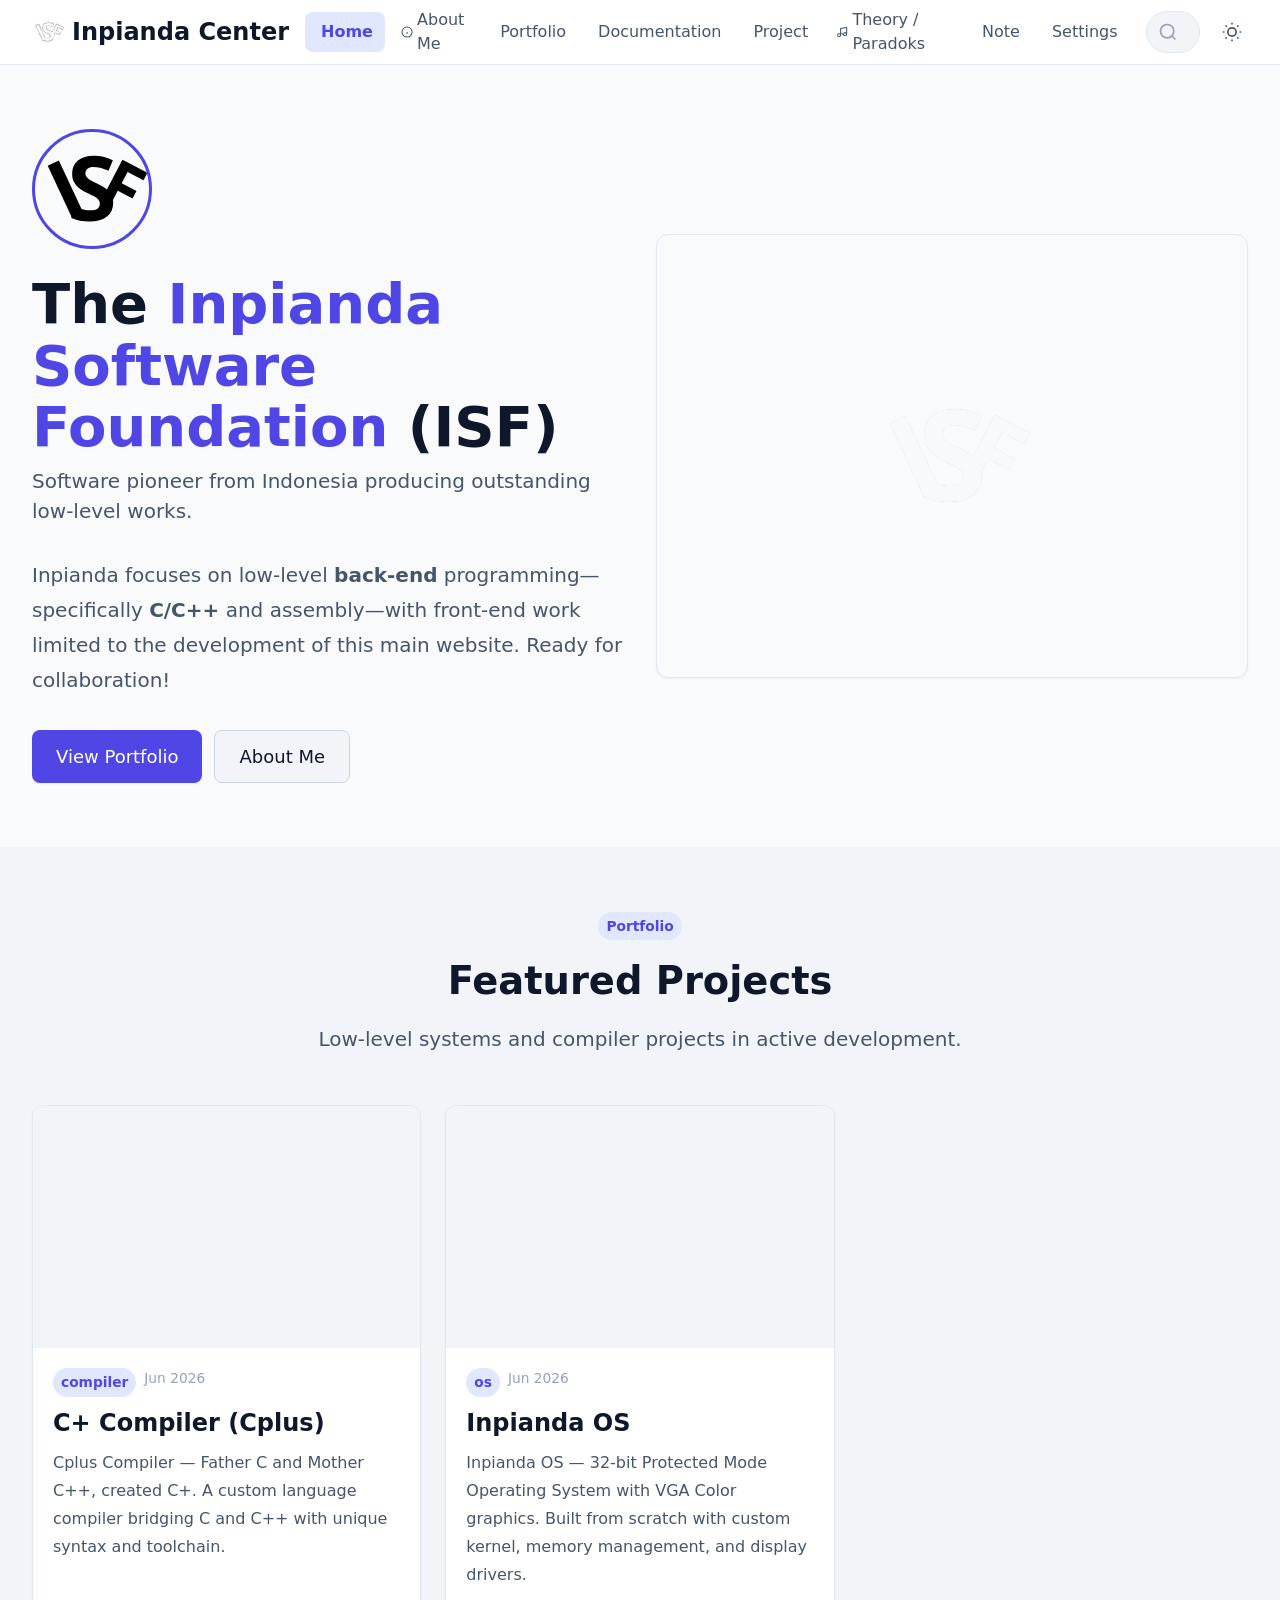
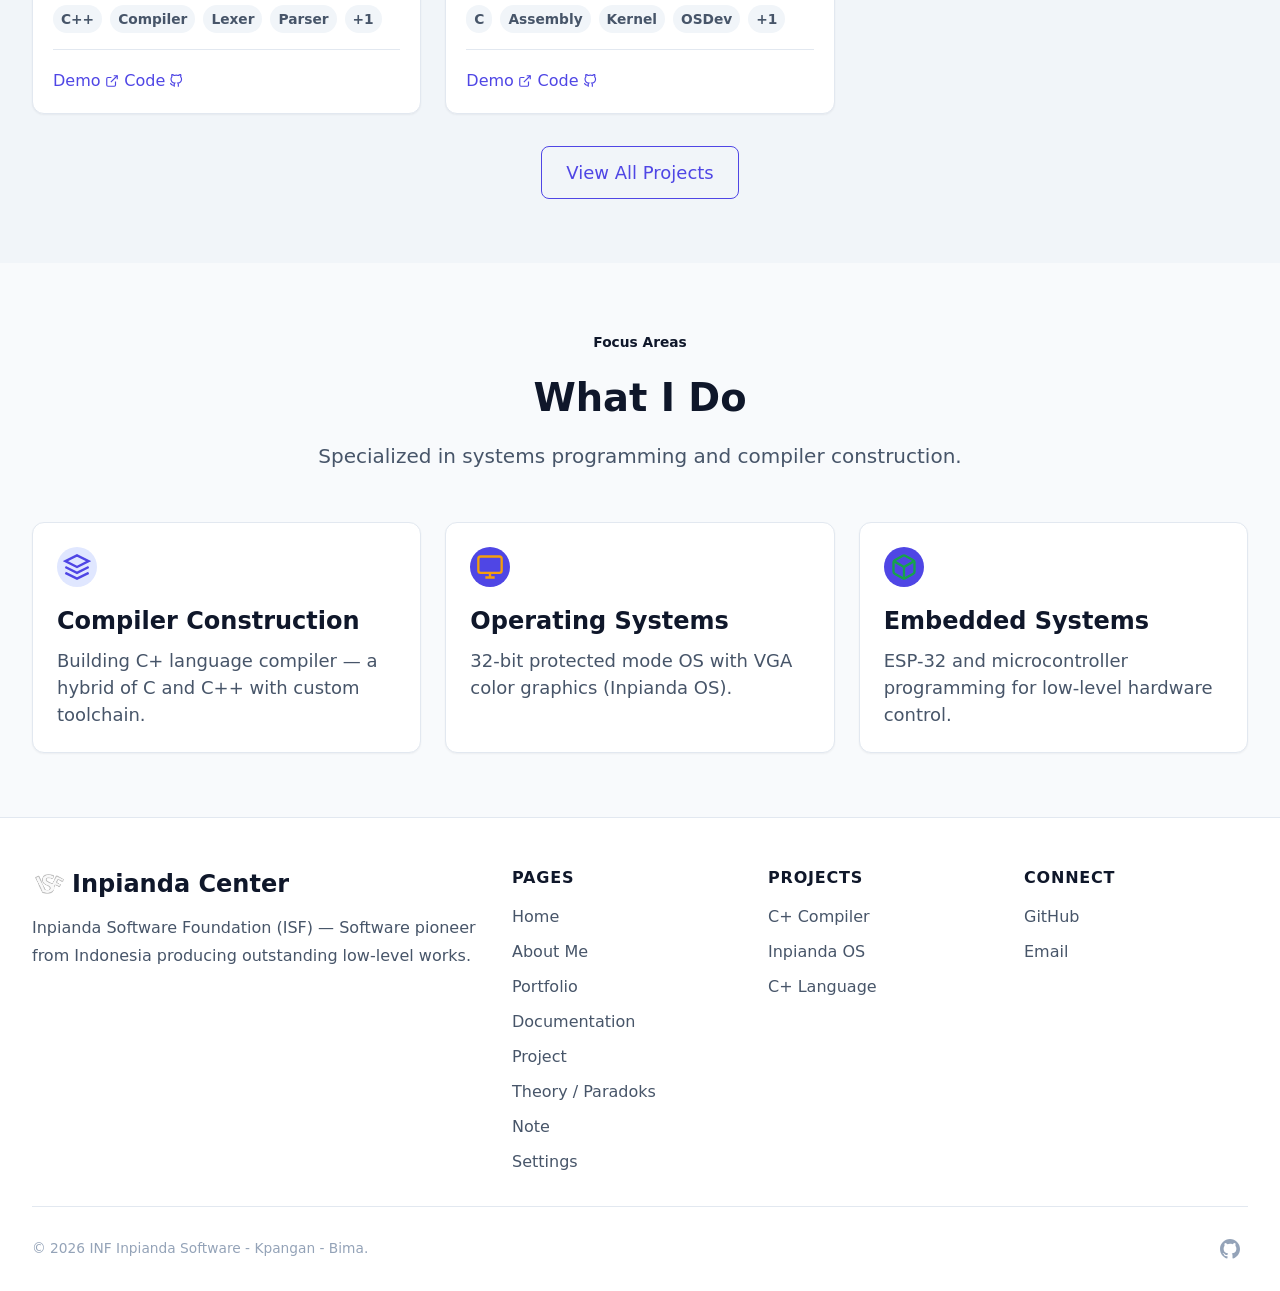
==== index.html @ 17cc43ce "masukkan pertama" ====
<!DOCTYPE html>
<html lang="id">
<head>
  <meta charset="UTF-8">
  <meta name="viewport" content="width=device-width, initial-scale=1.0">
  <title>Index | Inpianda Center</title>
  <meta name="description" content="Inpianda Software Foundation — Low-level systems programming: compilers, operating systems, embedded.">
  <meta name="theme-color" content="#1a1a2e">
  <link rel="icon" type="image/svg+xml" href="./favicon.svg">
  <link rel="manifest" href="./manifest.webmanifest">
  <link rel="apple-touch-icon" href="./apple-touch-icon.png">
  <link rel="preload" as="image" href="/assets/hero.jpg">
  <script type="application/ld+json">{
  &quot;@context&quot;: &quot;https://schema.org&quot;,
  &quot;@type&quot;: &quot;WebSite&quot;,
  &quot;name&quot;: &quot;Inpianda Center&quot;,
  &quot;url&quot;: &quot;https://inpianda.dev&quot;,
  &quot;potentialAction&quot;: {
    &quot;@type&quot;: &quot;SearchAction&quot;,
    &quot;target&quot;: &quot;https://inpianda.dev/search?q&#x3D;{search_term_string}&quot;,
    &quot;query-input&quot;: &quot;required name&#x3D;search_term_string&quot;
  }
}</script>
  <script type="module" crossorigin src="./assets/main-xrRmY6q3.js"></script>
  <link rel="stylesheet" crossorigin href="./assets/main-CuxB648g.css">
<link rel="manifest" href="./manifest.webmanifest"><script id="vite-plugin-pwa:register-sw" src="./registerSW.js"></script></head>
<body>
  <a href="#main-content" class="skip-link">Skip to main content</a>

  <header class="site-header" role="banner">
    <div class="container">
      <a href="/" class="logo" aria-label="Inpianda Center - Home">
        <img src="./assets/images/logo.svg" alt="" class="logo-img" style="width: 32px; height: 32px; border-radius: var(--radius-md);">
        <span>Inpianda Center</span>
      </a>
  
      <nav class="nav-desktop" role="navigation" aria-label="Main navigation">
        <a href="/" class="nav-link active" aria-current="page">
          <svg width="18" height="18" viewBox="0 0 24 24" fill="none" stroke="currentColor" stroke-width="2" aria-hidden="true"><path d="M3 9l9-7 9 7v11a2 2 0 0 1-2 2H5a2 2 0 0 1-2-2z"/><polyline points="9 22 9 12 15 12 15 22"/></svg>
          Home
        </a>
        <a href="/about" class="nav-link " aria-current="">
          <svg width="18" height="18" viewBox="0 0 24 24" fill="none" stroke="currentColor" stroke-width="2" aria-hidden="true"><circle cx="12" cy="12" r="10"/><path d="M12 16v-4"/><path d="M12 8h.01"/></svg>
          About Me
        </a>
        <a href="/projects" class="nav-link " aria-current="">
          <svg width="18" height="18" viewBox="0 0 24 24" fill="none" stroke="currentColor" stroke-width="2" aria-hidden="true"><rect x="2" y="3" width="20" height="14" rx="2"/><path d="M8 21h8M12 17v4"/></svg>
          Portfolio
        </a>
        <a href="/documentation" class="nav-link " aria-current="">
          <svg width="18" height="18" viewBox="0 0 24 24" fill="none" stroke="currentColor" stroke-width="2" aria-hidden="true"><path d="M14 2H6a2 2 0 0 0-2 2v16a2 2 0 0 0 2 2h12a2 2 0 0 0 2-2V8z"/><polyline points="14 2 14 8 20 8"/><line x1="16" y1="13" x2="8" y2="13"/><line x1="16" y1="17" x2="8" y2="17"/></svg>
          Documentation
        </a>
        <a href="/project" class="nav-link " aria-current="">
          <svg width="18" height="18" viewBox="0 0 24 24" fill="none" stroke="currentColor" stroke-width="2" aria-hidden="true"><path d="M12 2L2 7l10 5 10-5-10-5z"/><path d="M2 17l10 5 10-5"/><path d="M2 12l10 5 10-5"/></svg>
          Project
        </a>
        <a href="/theory" class="nav-link " aria-current="">
          <svg width="18" height="18" viewBox="0 0 24 24" fill="none" stroke="currentColor" stroke-width="2" aria-hidden="true"><path d="M9 18V5l12-2v13"/><circle cx="6" cy="18" r="3"/><circle cx="18" cy="16" r="3"/><line x1="8.59" y1="13.51" x2="15.42" y2="17.49"/></svg>
          Theory / Paradoks
        </a>
        <a href="/note" class="nav-link " aria-current="">
          <svg width="18" height="18" viewBox="0 0 24 24" fill="none" stroke="currentColor" stroke-width="2" aria-hidden="true"><path d="M14 2H6a2 2 0 0 0-2 2v16a2 2 0 0 0 2 2h12a2 2 0 0 0 2-2V8z"/><polyline points="14 2 14 8 20 8"/></svg>
          Note
        </a>
        <a href="/settings" class="nav-link " aria-current="">
          <svg width="18" height="18" viewBox="0 0 24 24" fill="none" stroke="currentColor" stroke-width="2" aria-hidden="true"><circle cx="12" cy="12" r="3"/><path d="M19.4 15a1.65 1.65 0 0 0 .33 1.82l.06.06a2 2 0 0 1 0 2.83 2 2 0 0 1-2.83 0l-.06-.06a1.65 1.65 0 0 0-1.82-.33 1.65 1.65 0 0 0-1 1.51V21a2 2 0 0 1-2 2 2 2 0 0 1-2-2v-.09A1.65 1.65 0 0 0 9 19.4a1.65 1.65 0 0 0-1.82.33l-.06.06a2 2 0 0 1-2.83 0 2 2 0 0 1 0-2.83l.06-.06a1.65 1.65 0 0 0 .33-1.82 1.65 1.65 0 0 0-1.51-1H3a2 2 0 0 1-2-2 2 2 0 0 1 2-2h.09A1.65 1.65 0 0 0 4.6 9a1.65 1.65 0 0 0-.33-1.82l-.06-.06a2 2 0 0 1 0-2.83 2 2 0 0 1 2.83 0l.06.06a1.65 1.65 0 0 0 1.82.33H9a1.65 1.65 0 0 0 1-1.51V3a2 2 0 0 1 2-2 2 2 0 0 1 2 2v.09a1.65 1.65 0 0 0 1 1.51 1.65 1.65 0 0 0 1.82-.33l.06-.06a2 2 0 0 1 2.83 0 2 2 0 0 1 0 2.83l-.06.06a1.65 1.65 0 0 0-.33 1.82V9a1.65 1.65 0 0 0 1.51 1H21a2 2 0 0 1 2 2 2 2 0 0 1-2 2h-.09a1.65 1.65 0 0 0-1.51 1z"/></svg>
          Settings
        </a>
      </nav>
  
      <div class="search-wrapper" role="search" aria-label="Site search">
        <svg class="search-icon" viewBox="0 0 24 24" fill="none" stroke="currentColor" stroke-width="2" aria-hidden="true"><circle cx="11" cy="11" r="8"/><path d="M21 21l-4.35-4.35"/></svg>
        <input type="search" class="search-input" placeholder="Search projects, docs..." aria-label="Search" autocomplete="off">
      </div>
  
      <button class="theme-toggle" aria-label="Toggle dark mode" data-theme-toggle>
        <svg class="sun-icon" viewBox="0 0 24 24" fill="none" stroke="currentColor" stroke-width="2" aria-hidden="true"><circle cx="12" cy="12" r="5"/><path d="M12 1v2M12 21v2M4.22 4.22l1.42 1.42M18.36 18.36l1.42 1.42M1 12h2M21 12h2M4.22 19.78l1.42-1.42M18.36 5.64l1.42-1.42"/></svg>
        <svg class="moon-icon" viewBox="0 0 24 24" fill="none" stroke="currentColor" stroke-width="2" aria-hidden="true"><path d="M21 12.79A9 9 0 1 1 11.21 3 7 7 0 0 0 21 12.79z"/></svg>
      </button>
  
      <button class="mobile-menu-btn" aria-label="Open menu" aria-expanded="false" aria-controls="mobile-nav" data-mobile-menu-btn>
        <svg width="24" height="24" viewBox="0 0 24 24" fill="none" stroke="currentColor" stroke-width="2" aria-hidden="true"><line x1="3" y1="12" x2="21" y2="12"/><line x1="3" y1="6" x2="21" y2="6"/><line x1="3" y1="18" x2="21" y2="18"/></svg>
      </button>
    </div>
  </header>
  
  <!-- Mobile Nav Drawer -->
  <div class="mobile-nav-overlay" data-mobile-nav-overlay aria-hidden="true"></div>
  <nav class="mobile-nav" id="mobile-nav" role="navigation" aria-label="Mobile navigation" aria-hidden="true">
    <div class="mobile-nav-header">
      <img src="./assets/images/logo.svg" alt="" class="logo-img" style="width: 32px; height: 32px; border-radius: var(--radius-md);">
      <span>Inpianda Center</span>
      <button class="mobile-nav-close" aria-label="Close menu" data-mobile-nav-close>
        <svg width="24" height="24" viewBox="0 0 24 24" fill="none" stroke="currentColor" stroke-width="2" aria-hidden="true"><line x1="18" y1="6" x2="6" y2="18"/><line x1="6" y1="6" x2="18" y2="18"/></svg>
      </button>
    </div>
    <div class="mobile-nav-links">
      <a href="/" class="mobile-nav-link active" data-mobile-nav-link>
        <svg width="22" height="22" viewBox="0 0 24 24" fill="none" stroke="currentColor" stroke-width="2" aria-hidden="true"><path d="M3 9l9-7 9 7v11a2 2 0 0 1-2 2H5a2 2 0 0 1-2-2z"/><polyline points="9 22 9 12 15 12 15 22"/></svg>
        Home
      </a>
      <a href="/about" class="mobile-nav-link " data-mobile-nav-link>
        <svg width="22" height="22" viewBox="0 0 24 24" fill="none" stroke="currentColor" stroke-width="2" aria-hidden="true"><circle cx="12" cy="12" r="10"/><path d="M12 16v-4"/><path d="M12 8h.01"/></svg>
        About Me
      </a>
      <a href="/projects" class="mobile-nav-link " data-mobile-nav-link>
        <svg width="22" height="22" viewBox="0 0 24 24" fill="none" stroke="currentColor" stroke-width="2" aria-hidden="true"><rect x="2" y="3" width="20" height="14" rx="2"/><path d="M8 21h8M12 17v4"/></svg>
        Portfolio
      </a>
      <a href="/documentation" class="mobile-nav-link " data-mobile-nav-link>
        <svg width="22" height="22" viewBox="0 0 24 24" fill="none" stroke="currentColor" stroke-width="2" aria-hidden="true"><path d="M14 2H6a2 2 0 0 0-2 2v16a2 2 0 0 0 2 2h12a2 2 0 0 0 2-2V8z"/><polyline points="14 2 14 8 20 8"/></svg>
        Documentation
      </a>
      <a href="/project" class="mobile-nav-link " data-mobile-nav-link>
        <svg width="22" height="22" viewBox="0 0 24 24" fill="none" stroke="currentColor" stroke-width="2" aria-hidden="true"><path d="M12 2L2 7l10 5 10-5-10-5z"/><path d="M2 17l10 5 10-5"/><path d="M2 12l10 5 10-5"/></svg>
        Project
      </a>
      <a href="/theory" class="mobile-nav-link " data-mobile-nav-link>
        <svg width="22" height="22" viewBox="0 0 24 24" fill="none" stroke="currentColor" stroke-width="2" aria-hidden="true"><path d="M9 18V5l12-2v13"/><circle cx="6" cy="18" r="3"/><circle cx="18" cy="16" r="3"/><line x1="8.59" y1="13.51" x2="15.42" y2="17.49"/></svg>
        Theory / Paradoks
      </a>
      <a href="/note" class="mobile-nav-link " data-mobile-nav-link>
        <svg width="22" height="22" viewBox="0 0 24 24" fill="none" stroke="currentColor" stroke-width="2" aria-hidden="true"><path d="M14 2H6a2 2 0 0 0-2 2v16a2 2 0 0 0 2 2h12a2 2 0 0 0 2-2V8z"/><polyline points="14 2 14 8 20 8"/></svg>
        Note
      </a>
      <a href="/settings" class="mobile-nav-link " data-mobile-nav-link>
        <svg width="22" height="22" viewBox="0 0 24 24" fill="none" stroke="currentColor" stroke-width="2" aria-hidden="true"><circle cx="12" cy="12" r="3"/><path d="M19.4 15a1.65 1.65 0 0 0 .33 1.82l.06.06a2 2 0 0 1 0 2.83 2 2 0 0 1-2.83 0l-.06-.06a1.65 1.65 0 0 0-1.82-.33 1.65 1.65 0 0 0-1 1.51V21a2 2 0 0 1-2 2 2 2 0 0 1-2-2v-.09A1.65 1.65 0 0 0 9 19.4a1.65 1.65 0 0 0-1.82-.33l-.06-.06a2 2 0 0 1-2.83 0 2 2 0 0 1 0-2.83l.06-.06a1.65 1.65 0 0 0 .33-1.82 1.65 1.65 0 0 0-1-1.51H3a2 2 0 0 1-2-2 2 2 0 0 1 2-2h.09A1.65 1.65 0 0 0 4.6 9a1.65 1.65 0 0 0-.33-1.82l-.06-.06a2 2 0 0 1 0-2.83 2 2 0 0 1 2.83 0l.06.06a1.65 1.65 0 0 0 1.82.33H9a1.65 1.65 0 0 0 1-1.51V3a2 2 0 0 1 2-2 2 2 0 0 1 2 2v.09a1.65 1.65 0 0 0 1 1.51 1.65 1.65 0 0 0 1.82-.33l.06-.06a2 2 0 0 1 2.83 0 2 2 0 0 1 0 2.83l-.06.06a1.65 1.65 0 0 0-.33 1.82V9a1.65 1.65 0 0 0 1.51 1H21a2 2 0 0 1 2 2 2 2 0 0 1-2 2h-.09a1.65 1.65 0 0 0-1.51 1z"/></svg>
        Settings
      </a>
    </div>
  </nav>
  <main id="main-content" role="main">
    <article class="hero">
      <div class="container hero-content">
        <div>
          <header class="profile-header" style="display: flex; align-items: center; gap: var(--space-6); margin-bottom: var(--space-8); flex-wrap: wrap;">
            <img src="./assets/images/profile.svg" alt="Inpianda Software Foundation" class="profile-img" style="width: 120px; height: 120px; border-radius: 50%; object-fit: cover; border: 3px solid var(--color-primary);">
            <div>
              <h1 class="hero-title" style="font-size: clamp(2rem, 5vw, 3.5rem);">The <span class="highlight">Inpianda Software Foundation</span> (ISF)</h1>
              <p class="hero-subtitle" style="font-size: var(--text-lg); color: var(--color-text-secondary); margin-top: var(--space-2);">Software pioneer from Indonesia producing outstanding low-level works.</p>
            </div>
          </header>
          <p class="hero-description" style="max-width: 60ch;">Inpianda focuses on low-level <strong>back-end</strong> programming—specifically <strong>C/C++</strong> and assembly—with front-end work limited to the development of this main website. Ready for collaboration!</p>
          <div class="hero-actions" style="margin-top: var(--space-8);">
            <a href="/projects" class="btn btn-primary btn-lg">View Portfolio</a>
            <a href="/about" class="btn btn-secondary btn-lg">About Me</a>
          </div>
        </div>
        <div class="hero-visual">
          <div class="card" style="aspect-ratio: 4/3; border-radius: var(--radius-xl); overflow: hidden; background: linear-gradient(135deg, var(--color-primary-light) 0%, var(--color-accent-light) 100%); display: flex; align-items: center; justify-content: center; position: relative;">
            <img src="./assets/images/logo.svg" alt="ISF Logo" style="width: 160px; height: 160px; opacity: 0.3;">
          </div>
        </div>
      </div>
    </article>
    
    <section class="section bg-tertiary">
      <div class="container">
        <header class="section-header">
          <span class="section-badge badge badge-primary">Portfolio</span>
          <h2 class="section-title">Featured Projects</h2>
          <p class="section-description">Low-level systems and compiler projects in active development.</p>
        </header>
        <div class="projects-grid" id="featured-projects">
          <!-- Rendered by JS -->
        </div>
        <div class="text-center mt-8">
          <a href="/projects" class="btn btn-outline btn-lg">View All Projects</a>
        </div>
      </div>
    </section>
    
    <section class="section">
      <div class="container">
        <header class="section-header">
          <span class="section-badge badge badge-accent">Focus Areas</span>
          <h2 class="section-title">What I Do</h2>
          <p class="section-description">Specialized in systems programming and compiler construction.</p>
        </header>
        <div class="grid grid-cols-1 md:grid-cols-3 gap-6">
          <article class="card p-6">
            <div class="avatar bg-brand-light text-brand mb-4" aria-hidden="true">
              <svg width="28" height="28" viewBox="0 0 24 24" fill="none" stroke="currentColor" stroke-width="2"><path d="M12 2L2 7l10 5 10-5-10-5z"/><path d="M2 17l10 5 10-5"/><path d="M2 12l10 5 10-5"/></svg>
            </div>
            <h3 class="text-xl font-semibold mb-2">Compiler Construction</h3>
            <p class="text-secondary">Building C+ language compiler — a hybrid of C and C++ with custom toolchain.</p>
          </article>
          <article class="card p-6">
            <div class="avatar bg-accent-light text-accent mb-4" aria-hidden="true">
              <svg width="28" height="28" viewBox="0 0 24 24" fill="none" stroke="currentColor" stroke-width="2"><rect x="2" y="3" width="20" height="14" rx="2"/><line x1="8" y1="21" x2="16" y2="21"/><line x1="12" y1="17" x2="12" y2="21"/></svg>
            </div>
            <h3 class="text-xl font-semibold mb-2">Operating Systems</h3>
            <p class="text-secondary">32-bit protected mode OS with VGA color graphics (Inpianda OS).</p>
          </article>
          <article class="card p-6">
            <div class="avatar bg-success-light text-success mb-4" aria-hidden="true">
              <svg width="28" height="28" viewBox="0 0 24 24" fill="none" stroke="currentColor" stroke-width="2"><path d="M21 16V8a2 2 0 0 0-1-1.73l-7-4a2 2 0 0 0-2 0l-7 4A2 2 0 0 0 3 8v8a2 2 0 0 0 1 1.73l7 4a2 2 0 0 0 2 0l7-4A2 2 0 0 0 21 16z"/><polyline points="3.27 6.96 12 12.01 20.73 6.96"/><line x1="12" y1="22.08" x2="12" y2="12"/></svg>
            </div>
            <h3 class="text-xl font-semibold mb-2">Embedded Systems</h3>
            <p class="text-secondary">ESP-32 and microcontroller programming for low-level hardware control.</p>
          </article>
        </div>
      </div>
    </section>  </main>

  <footer class="site-footer" role="contentinfo">
    <div class="container">
      <div class="footer-grid">
        <div class="footer-brand">
          <a href="/" class="logo" aria-label="Inpianda Center - Home">
            <img src="./assets/images/logo.svg" alt="" class="logo-img" style="width: 32px; height: 32px; border-radius: var(--radius-md);">
            <span>Inpianda Center</span>
          </a>
          <p class="footer-tagline">Inpianda Software Foundation (ISF) — Software pioneer from Indonesia producing outstanding low-level works.</p>
        </div>
  
        <nav class="footer-nav" aria-label="Navigation">
          <h3 class="footer-title">Pages</h3>
          <ul class="footer-links">
            <li><a href="/" class="footer-link">Home</a></li>
            <li><a href="/about" class="footer-link">About Me</a></li>
            <li><a href="/projects" class="footer-link">Portfolio</a></li>
            <li><a href="/documentation" class="footer-link">Documentation</a></li>
            <li><a href="/project" class="footer-link">Project</a></li>
            <li><a href="/theory" class="footer-link">Theory / Paradoks</a></li>
            <li><a href="/note" class="footer-link">Note</a></li>
            <li><a href="/settings" class="footer-link">Settings</a></li>
          </ul>
        </nav>
  
        <nav class="footer-nav" aria-label="Projects">
          <h3 class="footer-title">Projects</h3>
          <ul class="footer-links">
            <li><a href="/projects#cplus-compiler" class="footer-link">C+ Compiler</a></li>
            <li><a href="/projects#inpianda-os" class="footer-link">Inpianda OS</a></li>
            <li><a href="/projects#cplus-language" class="footer-link">C+ Language</a></li>
          </ul>
        </nav>
  
        <nav class="footer-nav" aria-label="Connect">
          <h3 class="footer-title">Connect</h3>
          <ul class="footer-links">
            <li><a href="https://github.com" class="footer-link" target="_blank" rel="noopener noreferrer">GitHub</a></li>
            <li><a href="mailto:hello@inpianda.dev" class="footer-link">Email</a></li>
          </ul>
        </nav>
      </div>
  
      <div class="footer-bottom">
        <p class="copyright">&copy; 2026 INF Inpianda Software - Kpangan - Bima.</p>
        <div class="footer-social" role="list" aria-label="Social links">
          <a href="https://github.com" class="social-link" target="_blank" rel="noopener noreferrer" aria-label="GitHub" role="listitem">
            <svg viewBox="0 0 24 24" fill="currentColor" aria-hidden="true"><path d="M12 0C5.374 0 0 5.373 0 12c0 5.302 3.438 9.8 8.207 11.387.599.111.793-.261.793-.577v-2.234c-3.338.726-4.033-1.416-4.033-1.416-.546-1.387-1.333-1.756-1.333-1.756-1.089-.745.083-.729.083-.729 1.205.084 1.839 1.237 1.839 1.237 1.07 1.834 2.807 1.304 3.492.997.107-.775.418-1.305.762-1.604-2.665-.305-5.467-1.334-5.467-5.931 0-1.311.469-2.381 1.236-3.221-.124-.303-.535-1.524.117-3.176 0 0 1.008-.322 3.301 1.23A11.509 11.509 0 0112 5.803c1.02.005 2.047.138 3.006.404 2.291-1.552 3.297-1.23 3.297-1.23.653 1.653.242 2.874.118 3.176.77.84 1.235 1.911 1.235 3.221 0 4.609-2.807 5.624-5.479 5.921.43.372.823 1.102.823 2.222v3.293c0 .319.192.694.801.576C20.566 21.797 24 17.3 24 12c0-6.627-5.373-12-12-12z"/></svg>
          </a>
        </div>
      </div>
    </div>
  </footer>
</body>
</html>
---- assets/main-CuxB648g.css ----
@font-face{font-family:Gitlab Mono;src:url(../fonts/GitLabMono.ttf) format("truetype");font-weight:400;font-style:normal;font-display:swap}:root{--color-white: #ffffff;--color-black: #0f172a;--color-gray-50: #f8fafc;--color-gray-100: #f1f5f9;--color-gray-200: #e2e8f0;--color-gray-300: #cbd5e1;--color-gray-400: #94a3b8;--color-gray-500: #64748b;--color-gray-600: #475569;--color-gray-700: #334155;--color-gray-800: #1e293b;--color-gray-900: #0f172a;--color-gray-950: #020617;--color-primary-50: #eef2ff;--color-primary-100: #e0e7ff;--color-primary-200: #c7d2fe;--color-primary-300: #a5b4fc;--color-primary-400: #818cf8;--color-primary-500: #6366f1;--color-primary-600: #4f46e5;--color-primary-700: #4338ca;--color-primary-800: #3730a3;--color-primary-900: #312e81;--color-primary-950: #1e1b4b;--color-accent-50: #fffbeb;--color-accent-100: #fef3c7;--color-accent-200: #fde68a;--color-accent-300: #fcd34d;--color-accent-400: #fbbf24;--color-accent-500: #f59e0b;--color-accent-600: #d97706;--color-accent-700: #b45309;--color-success-500: #22c55e;--color-success-600: #16a34a;--color-warning-500: #f59e0b;--color-warning-600: #d97706;--color-error-500: #ef4444;--color-error-600: #dc2626;--color-bg-primary: var(--color-gray-50);--color-bg-secondary: var(--color-white);--color-bg-tertiary: var(--color-gray-100);--color-bg-inverse: var(--color-gray-900);--color-text-primary: var(--color-gray-900);--color-text-secondary: var(--color-gray-600);--color-text-tertiary: var(--color-gray-400);--color-text-inverse: var(--color-white);--color-border-light: var(--color-gray-200);--color-border-medium: var(--color-gray-300);--color-border-dark: var(--color-gray-400);--color-primary: var(--color-primary-600);--color-primary-hover: var(--color-primary-700);--color-primary-light: var(--color-primary-100);--color-primary-text: var(--color-white);--color-accent: var(--color-accent-500);--color-accent-hover: var(--color-accent-600);--color-focus: var(--color-primary-500);--color-focus-ring: rgba(99, 102, 241, .3);--color-overlay: rgba(15, 23, 42, .6);--color-shadow-sm: rgba(15, 23, 42, .05);--color-shadow-md: rgba(15, 23, 42, .08);--color-shadow-lg: rgba(15, 23, 42, .12);--color-bg-primary-dark: var(--color-gray-950);--color-bg-secondary-dark: var(--color-gray-900);--color-bg-tertiary-dark: var(--color-gray-800);--color-bg-inverse-dark: var(--color-white);--color-text-primary-dark: var(--color-gray-50);--color-text-secondary-dark: var(--color-gray-300);--color-text-tertiary-dark: var(--color-gray-500);--color-text-inverse-dark: var(--color-gray-900);--color-border-light-dark: var(--color-gray-800);--color-border-medium-dark: var(--color-gray-700);--color-border-dark-dark: var(--color-gray-600);--color-primary-dark: var(--color-primary-500);--color-primary-hover-dark: var(--color-primary-400);--color-primary-light-dark: var(--color-primary-900);--color-primary-text-dark: var(--color-white);--color-accent-dark: var(--color-accent-400);--color-accent-hover-dark: var(--color-accent-300);--color-focus-dark: var(--color-primary-400);--color-focus-ring-dark: rgba(129, 140, 248, .3);--color-overlay-dark: rgba(0, 0, 0, .7);--color-shadow-sm-dark: rgba(0, 0, 0, .2);--color-shadow-md-dark: rgba(0, 0, 0, .3);--color-shadow-lg-dark: rgba(0, 0, 0, .4);--space-0: 0;--space-1: .25rem;--space-2: .5rem;--space-3: .75rem;--space-4: 1rem;--space-5: 1.25rem;--space-6: 1.5rem;--space-8: 2rem;--space-10: 2.5rem;--space-12: 3rem;--space-16: 4rem;--space-20: 5rem;--space-24: 6rem;--font-sans: system-ui, -apple-system, BlinkMacSystemFont, "Segoe UI", Roboto, "Helvetica Neue", Arial, sans-serif;--font-mono: "Gitlab Mono", ui-monospace, SFMono-Regular, "SF Mono", Menlo, Consolas, "Liberation Mono", monospace;--text-xs: clamp(.75rem, .7rem + .2vw, .875rem);--text-sm: clamp(.875rem, .8rem + .3vw, 1rem);--text-base: clamp(1rem, .95rem + .3vw, 1.125rem);--text-lg: clamp(1.125rem, 1.05rem + .4vw, 1.25rem);--text-xl: clamp(1.25rem, 1.15rem + .5vw, 1.5rem);--text-2xl: clamp(1.5rem, 1.35rem + .7vw, 2rem);--text-3xl: clamp(1.875rem, 1.6rem + 1vw, 2.5rem);--text-4xl: clamp(2.25rem, 1.8rem + 1.5vw, 3rem);--text-5xl: clamp(3rem, 2.2rem + 3vw, 4.5rem);--font-weight-normal: 400;--font-weight-medium: 500;--font-weight-semibold: 600;--font-weight-bold: 700;--line-height-tight: 1.1;--line-height-snug: 1.25;--line-height-normal: 1.5;--line-height-relaxed: 1.75;--radius-none: 0;--radius-sm: .25rem;--radius-md: .375rem;--radius-lg: .5rem;--radius-xl: .75rem;--radius-2xl: 1rem;--radius-3xl: 1.5rem;--radius-full: 9999px;--shadow-sm: 0 1px 2px 0 var(--color-shadow-sm);--shadow-md: 0 4px 6px -1px var(--color-shadow-md), 0 2px 4px -2px var(--color-shadow-md);--shadow-lg: 0 10px 15px -3px var(--color-shadow-lg), 0 4px 6px -4px var(--color-shadow-lg);--shadow-xl: 0 20px 25px -5px var(--color-shadow-lg), 0 8px 10px -6px var(--color-shadow-lg);--shadow-inner: inset 0 2px 4px 0 var(--color-shadow-sm);--shadow-sm-dark: 0 1px 2px 0 var(--color-shadow-sm-dark);--shadow-md-dark: 0 4px 6px -1px var(--color-shadow-md-dark), 0 2px 4px -2px var(--color-shadow-md-dark);--shadow-lg-dark: 0 10px 15px -3px var(--color-shadow-lg-dark), 0 4px 6px -4px var(--color-shadow-lg-dark);--shadow-xl-dark: 0 20px 25px -5px var(--color-shadow-lg-dark), 0 8px 10px -6px var(--color-shadow-lg-dark);--transition-fast: .15s ease;--transition-base: .2s ease;--transition-slow: .3s ease;--z-dropdown: 100;--z-sticky: 200;--z-fixed: 300;--z-modal-backdrop: 400;--z-modal: 500;--z-popover: 600;--z-tooltip: 700;--z-toast: 800;--container-sm: 640px;--container-md: 768px;--container-lg: 1024px;--container-xl: 1280px;--container-2xl: 1536px;--container-full: 100%}@media (prefers-color-scheme: dark){:root:not([data-theme=light]){--color-bg-primary: var(--color-bg-primary-dark);--color-bg-secondary: var(--color-bg-secondary-dark);--color-bg-tertiary: var(--color-bg-tertiary-dark);--color-bg-inverse: var(--color-bg-inverse-dark);--color-text-primary: var(--color-text-primary-dark);--color-text-secondary: var(--color-text-secondary-dark);--color-text-tertiary: var(--color-text-tertiary-dark);--color-text-inverse: var(--color-text-inverse-dark);--color-border-light: var(--color-border-light-dark);--color-border-medium: var(--color-border-medium-dark);--color-border-dark: var(--color-border-dark-dark);--color-primary: var(--color-primary-dark);--color-primary-hover: var(--color-primary-hover-dark);--color-primary-light: var(--color-primary-light-dark);--color-primary-text: var(--color-primary-text-dark);--color-accent: var(--color-accent-dark);--color-accent-hover: var(--color-accent-hover-dark);--color-focus: var(--color-focus-dark);--color-focus-ring: var(--color-focus-ring-dark);--color-overlay: var(--color-overlay-dark);--color-shadow-sm: var(--color-shadow-sm-dark);--color-shadow-md: var(--color-shadow-md-dark);--color-shadow-lg: var(--color-shadow-lg-dark)}}[data-theme=light]{--color-bg-primary: var(--color-gray-50);--color-bg-secondary: var(--color-white);--color-bg-tertiary: var(--color-gray-100);--color-bg-inverse: var(--color-gray-900);--color-text-primary: var(--color-gray-900);--color-text-secondary: var(--color-gray-600);--color-text-tertiary: var(--color-gray-400);--color-text-inverse: var(--color-white);--color-border-light: var(--color-gray-200);--color-border-medium: var(--color-gray-300);--color-border-dark: var(--color-gray-400);--color-primary: var(--color-primary-600);--color-primary-hover: var(--color-primary-700);--color-primary-light: var(--color-primary-100);--color-primary-text: var(--color-white);--color-accent: var(--color-accent-500);--color-accent-hover: var(--color-accent-600);--color-focus: var(--color-primary-500);--color-focus-ring: rgba(99, 102, 241, .3);--color-overlay: rgba(15, 23, 42, .6);--color-shadow-sm: rgba(15, 23, 42, .05);--color-shadow-md: rgba(15, 23, 42, .08);--color-shadow-lg: rgba(15, 23, 42, .12)}*::-webkit-scrollbar-thumb{background-color:var(--color-border-medium);border-radius:var(--radius-full)}*,*:before,*:after{box-sizing:border-box;margin:0;padding:0}html{font-size:16px;scroll-behavior:smooth;-webkit-text-size-adjust:100%;-moz-tab-size:4;tab-size:4}@media (prefers-reduced-motion: reduce){html{scroll-behavior:auto}*,*:before,*:after{animation-duration:.01ms!important;animation-iteration-count:1!important;transition-duration:.01ms!important}}body{font-family:var(--font-sans);font-size:var(--text-base);line-height:var(--line-height-normal);color:var(--color-text-primary);background-color:var(--color-bg-primary);-webkit-font-smoothing:antialiased;-moz-osx-font-smoothing:grayscale;text-rendering:optimizeLegibility}img,picture,video,canvas,svg{display:block;max-width:100%;height:auto}input,button,textarea,select{font:inherit;color:inherit}a{color:inherit;text-decoration:none}ul,ol{list-style:none}address{font-style:normal}:focus{outline:none}:focus-visible{outline:2px solid var(--color-focus);outline-offset:2px}:focus:not(:focus-visible){outline:none}::selection{background-color:var(--color-primary-light);color:var(--color-primary)}@media (prefers-color-scheme: dark){::selection{background-color:var(--color-primary-light-dark);color:var(--color-primary-text-dark)}}*{scrollbar-width:thin;scrollbar-color:var(--color-border-medium) transparent}*::-webkit-scrollbar{width:8px;height:8px}*::-webkit-scrollbar-track{background:transparent}*::-webkit-scrollbar-thumb{background-color:var(--color-border-medium);border-radius:var(--radius-full);border:2px solid transparent;background-clip:content-box}*::-webkit-scrollbar-thumb:hover{background-color:var(--color-border-dark)}.btn{display:inline-flex;align-items:center;justify-content:center;gap:var(--space-2);padding:var(--space-2) var(--space-4);font-size:var(--text-sm);font-weight:var(--font-weight-medium);line-height:var(--line-height-normal);border:none;border-radius:var(--radius-lg);cursor:pointer;transition:all var(--transition-base);white-space:nowrap;-webkit-user-select:none;user-select:none;text-decoration:none}.btn:disabled,.btn[aria-disabled=true]{opacity:.5;cursor:not-allowed;pointer-events:none}.btn-primary{background-color:var(--color-primary);color:var(--color-primary-text);box-shadow:var(--shadow-sm)}.btn-primary:hover:not(:disabled){background-color:var(--color-primary-hover);transform:translateY(-1px);box-shadow:var(--shadow-md)}.btn-primary:active:not(:disabled){transform:translateY(0)}.btn-secondary{background-color:var(--color-bg-tertiary);color:var(--color-text-primary);border:1px solid var(--color-border-medium)}.btn-secondary:hover:not(:disabled){background-color:var(--color-border-light);border-color:var(--color-border-dark)}.btn-ghost{background-color:transparent;color:var(--color-text-secondary)}.btn-ghost:hover:not(:disabled){background-color:var(--color-bg-tertiary);color:var(--color-text-primary)}.btn-outline{background-color:transparent;color:var(--color-primary);border:1px solid var(--color-primary)}.btn-outline:hover:not(:disabled){background-color:var(--color-primary-light)}.btn-sm{padding:var(--space-1) var(--space-3);font-size:var(--text-xs)}.btn-lg{padding:var(--space-3) var(--space-6);font-size:var(--text-base)}.btn-xl{padding:var(--space-4) var(--space-8);font-size:var(--text-lg)}.btn-full{width:100%}.btn-icon{display:inline-flex;align-items:center;justify-content:center;gap:var(--space-1);padding:var(--space-2) var(--space-4);font-size:var(--text-sm);font-weight:var(--font-weight-medium);border:none;border-radius:var(--radius-lg);cursor:pointer;transition:all var(--transition-base);text-decoration:none}.btn-icon svg{width:1rem;height:1rem}.link{color:var(--color-primary);font-weight:var(--font-weight-medium);transition:color var(--transition-fast)}.link:hover{color:var(--color-primary-hover);text-decoration:underline}.link:focus-visible{border-radius:var(--radius-sm)}.card{background-color:var(--color-bg-secondary);border:1px solid var(--color-border-light);border-radius:var(--radius-xl);box-shadow:var(--shadow-sm);overflow:hidden;transition:all var(--transition-base)}.card:hover{box-shadow:var(--shadow-md);border-color:var(--color-border-medium)}.card-header{padding:var(--space-5);border-bottom:1px solid var(--color-border-light)}.card-body{padding:var(--space-5)}.card-footer{padding:var(--space-5);border-top:1px solid var(--color-border-light);background-color:var(--color-bg-tertiary)}.form-group{margin-bottom:var(--space-4)}.form-label{display:block;margin-bottom:var(--space-1);font-size:var(--text-sm);font-weight:var(--font-weight-medium);color:var(--color-text-primary)}.form-input,.form-select,.form-textarea{width:100%;padding:var(--space-2) var(--space-3);font-size:var(--text-base);line-height:var(--line-height-normal);color:var(--color-text-primary);background-color:var(--color-bg-secondary);border:1px solid var(--color-border-medium);border-radius:var(--radius-lg);transition:all var(--transition-fast)}.form-input:focus,.form-select:focus,.form-textarea:focus{border-color:var(--color-focus);box-shadow:0 0 0 3px var(--color-focus-ring)}.form-input::placeholder,.form-textarea::placeholder{color:var(--color-text-tertiary)}.form-input:disabled,.form-select:disabled,.form-textarea:disabled{background-color:var(--color-bg-tertiary);color:var(--color-text-tertiary);cursor:not-allowed}.form-error{margin-top:var(--space-1);font-size:var(--text-xs);color:var(--color-error-500)}.form-help{margin-top:var(--space-1);font-size:var(--text-xs);color:var(--color-text-tertiary)}.form-check{display:flex;align-items:center;gap:var(--space-2);cursor:pointer}.form-check-input{width:1.125rem;height:1.125rem;accent-color:var(--color-primary);cursor:pointer}.form-check-label{font-size:var(--text-sm);color:var(--color-text-secondary);cursor:pointer}.badge{display:inline-flex;align-items:center;padding:var(--space-1) var(--space-2);font-size:var(--text-xs);font-weight:var(--font-weight-semibold);border-radius:var(--radius-full);white-space:nowrap}.badge-primary{background-color:var(--color-primary-light);color:var(--color-primary)}.badge-success{background-color:#dcfce7;color:var(--color-success-600)}.badge-warning{background-color:#fef3c7;color:var(--color-warning-600)}.badge-error{background-color:#fee2e2;color:var(--color-error-600)}.badge-neutral{background-color:var(--color-bg-tertiary);color:var(--color-text-secondary)}.avatar{display:inline-flex;align-items:center;justify-content:center;width:2.5rem;height:2.5rem;font-size:var(--text-base);font-weight:var(--font-weight-semibold);color:var(--color-primary-text);background-color:var(--color-primary);border-radius:var(--radius-full);overflow:hidden}.avatar img{width:100%;height:100%;object-fit:cover}.avatar-sm{width:1.75rem;height:1.75rem;font-size:var(--text-xs)}.avatar-lg{width:3.5rem;height:3.5rem;font-size:var(--text-lg)}.avatar-xl{width:4.5rem;height:4.5rem;font-size:var(--text-xl)}.alert{display:flex;align-items:flex-start;gap:var(--space-3);padding:var(--space-4);border-radius:var(--radius-lg);border:1px solid transparent}.alert-info{background-color:var(--color-primary-light);border-color:var(--color-primary);color:var(--color-primary-800)}.alert-success{background-color:#dcfce7;border-color:var(--color-success-500);color:var(--color-success-600)}.alert-warning{background-color:#fef3c7;border-color:var(--color-warning-500);color:var(--color-warning-600)}.alert-error{background-color:#fee2e2;border-color:var(--color-error-500);color:var(--color-error-600)}.divider{height:1px;background-color:var(--color-border-light);border:none;margin:var(--space-6) 0}.divider-vertical{width:1px;height:auto;min-height:2rem;margin:0 var(--space-4)}.tooltip{position:relative;display:inline-block}.tooltip:after{content:attr(data-tooltip);position:absolute;bottom:100%;left:50%;transform:translate(-50%);padding:var(--space-1) var(--space-2);font-size:var(--text-xs);font-weight:var(--font-weight-medium);color:var(--color-text-inverse);background-color:var(--color-text-primary);border-radius:var(--radius-md);white-space:nowrap;opacity:0;visibility:hidden;transition:all var(--transition-fast);z-index:var(--z-tooltip);pointer-events:none;margin-bottom:var(--space-1)}.tooltip:before{content:"";position:absolute;bottom:100%;left:50%;transform:translate(-50%);border:4px solid transparent;border-top-color:var(--color-text-primary);opacity:0;visibility:hidden;transition:all var(--transition-fast);z-index:var(--z-tooltip);pointer-events:none;margin-bottom:var(--space-1)}.tooltip:hover:after,.tooltip:hover:before{opacity:1;visibility:visible}.skeleton{background:linear-gradient(90deg,var(--color-bg-tertiary) 25%,var(--color-border-light) 50%,var(--color-bg-tertiary) 75%);background-size:200% 100%;animation:skeleton-loading 1.5s infinite;border-radius:var(--radius-md)}@keyframes skeleton-loading{0%{background-position:200% 0}to{background-position:-200% 0}}.skip-link{position:absolute;top:-100%;left:var(--space-4);padding:var(--space-2) var(--space-4);font-weight:var(--font-weight-medium);color:var(--color-white);background-color:var(--color-primary);border-radius:var(--radius-lg);z-index:var(--z-toast);transition:top var(--transition-fast)}.skip-link:focus{top:var(--space-4)}.visually-hidden{position:absolute;width:1px;height:1px;padding:0;margin:-1px;overflow:hidden;clip:rect(0,0,0,0);white-space:nowrap;border:0}.container{width:100%;max-width:var(--container-xl);margin:0 auto;padding:0 var(--space-4)}@media (min-width: 640px){.container{padding:0 var(--space-6)}}@media (min-width: 1024px){.container{padding:0 var(--space-8)}}.container-sm{max-width:var(--container-sm)}.container-md{max-width:var(--container-md)}.container-lg{max-width:var(--container-lg)}.container-2xl{max-width:var(--container-2xl)}.container-full{max-width:100%}.grid{display:grid;gap:var(--space-6)}.grid-cols-1{grid-template-columns:repeat(1,1fr)}.grid-cols-2{grid-template-columns:repeat(2,1fr)}.grid-cols-3{grid-template-columns:repeat(3,1fr)}.grid-cols-4{grid-template-columns:repeat(4,1fr)}.grid-cols-12{grid-template-columns:repeat(12,1fr)}@media (min-width: 640px){.sm\:grid-cols-2{grid-template-columns:repeat(2,1fr)}.sm\:grid-cols-3{grid-template-columns:repeat(3,1fr)}}@media (min-width: 768px){.md\:grid-cols-2{grid-template-columns:repeat(2,1fr)}.md\:grid-cols-3{grid-template-columns:repeat(3,1fr)}.md\:grid-cols-4{grid-template-columns:repeat(4,1fr)}}@media (min-width: 1024px){.lg\:grid-cols-2{grid-template-columns:repeat(2,1fr)}.lg\:grid-cols-3{grid-template-columns:repeat(3,1fr)}.lg\:grid-cols-4{grid-template-columns:repeat(4,1fr)}.lg\:grid-cols-5{grid-template-columns:repeat(5,1fr)}.lg\:grid-cols-6{grid-template-columns:repeat(6,1fr)}}@media (min-width: 1280px){.xl\:grid-cols-4{grid-template-columns:repeat(4,1fr)}}.gap-1{gap:var(--space-1)}.gap-2{gap:var(--space-2)}.gap-3{gap:var(--space-3)}.gap-4{gap:var(--space-4)}.gap-6{gap:var(--space-6)}.gap-8{gap:var(--space-8)}.flex{display:flex}.inline-flex{display:inline-flex}.flex-col{flex-direction:column}.flex-wrap{flex-wrap:wrap}.flex-1{flex:1 1 0%}.flex-auto{flex:1 1 auto}.flex-initial{flex:0 1 auto}.flex-none{flex:none}.items-center{align-items:center}.items-start{align-items:flex-start}.items-end{align-items:flex-end}.items-stretch{align-items:stretch}.justify-center{justify-content:center}.justify-start{justify-content:flex-start}.justify-end{justify-content:flex-end}.justify-between{justify-content:space-between}.justify-around{justify-content:space-around}.p-0{padding:var(--space-0)}.p-1{padding:var(--space-1)}.p-2{padding:var(--space-2)}.p-3{padding:var(--space-3)}.p-4{padding:var(--space-4)}.p-5{padding:var(--space-5)}.p-6{padding:var(--space-6)}.p-8{padding:var(--space-8)}.p-10{padding:var(--space-10)}.p-12{padding:var(--space-12)}.px-2{padding-left:var(--space-2);padding-right:var(--space-2)}.px-3{padding-left:var(--space-3);padding-right:var(--space-3)}.px-4{padding-left:var(--space-4);padding-right:var(--space-4)}.px-6{padding-left:var(--space-6);padding-right:var(--space-6)}.px-8{padding-left:var(--space-8);padding-right:var(--space-8)}.py-2{padding-top:var(--space-2);padding-bottom:var(--space-2)}.py-3{padding-top:var(--space-3);padding-bottom:var(--space-3)}.py-4{padding-top:var(--space-4);padding-bottom:var(--space-4)}.py-6{padding-top:var(--space-6);padding-bottom:var(--space-6)}.py-8{padding-top:var(--space-8);padding-bottom:var(--space-8)}.py-12{padding-top:var(--space-12);padding-bottom:var(--space-12)}.py-16{padding-top:var(--space-16);padding-bottom:var(--space-16)}.py-20{padding-top:var(--space-20);padding-bottom:var(--space-20)}.m-0{margin:var(--space-0)}.m-auto{margin:auto}.mx-auto{margin-left:auto;margin-right:auto}.my-auto{margin-top:auto;margin-bottom:auto}.mt-1{margin-top:var(--space-1)}.mt-2{margin-top:var(--space-2)}.mt-3{margin-top:var(--space-3)}.mt-4{margin-top:var(--space-4)}.mt-6{margin-top:var(--space-6)}.mt-8{margin-top:var(--space-8)}.mt-12{margin-top:var(--space-12)}.mb-1{margin-bottom:var(--space-1)}.mb-2{margin-bottom:var(--space-2)}.mb-3{margin-bottom:var(--space-3)}.mb-4{margin-bottom:var(--space-4)}.mb-6{margin-bottom:var(--space-6)}.mb-8{margin-bottom:var(--space-8)}.mb-12{margin-bottom:var(--space-12)}.text-xs{font-size:var(--text-xs)}.text-sm{font-size:var(--text-sm)}.text-base{font-size:var(--text-base)}.text-lg{font-size:var(--text-lg)}.text-xl{font-size:var(--text-xl)}.text-2xl{font-size:var(--text-2xl)}.text-3xl{font-size:var(--text-3xl)}.text-4xl{font-size:var(--text-4xl)}.text-5xl{font-size:var(--text-5xl)}.font-normal{font-weight:var(--font-weight-normal)}.font-medium{font-weight:var(--font-weight-medium)}.font-semibold{font-weight:var(--font-weight-semibold)}.font-bold{font-weight:var(--font-weight-bold)}.leading-tight{line-height:var(--line-height-tight)}.leading-snug{line-height:var(--line-height-snug)}.leading-normal{line-height:var(--line-height-normal)}.leading-relaxed{line-height:var(--line-height-relaxed)}.text-primary{color:var(--color-text-primary)}.text-secondary{color:var(--color-text-secondary)}.text-tertiary{color:var(--color-text-tertiary)}.text-inverse{color:var(--color-text-inverse)}.text-brand{color:var(--color-primary)}.text-accent{color:var(--color-accent)}.text-success{color:var(--color-success-600)}.text-warning{color:var(--color-warning-600)}.text-error{color:var(--color-error-600)}.text-center{text-align:center}.text-left{text-align:left}.text-right{text-align:right}.truncate{overflow:hidden;text-overflow:ellipsis;white-space:nowrap}.break-words{overflow-wrap:break-word}.block{display:block}.inline-block{display:inline-block}.hidden{display:none}.invisible{visibility:hidden}@media (min-width: 640px){.sm\:block{display:block}.sm\:hidden{display:none}.sm\:flex{display:flex}}@media (min-width: 768px){.md\:block{display:block}.md\:hidden{display:none}.md\:flex{display:flex}}@media (min-width: 1024px){.lg\:block{display:block}.lg\:hidden{display:none}.lg\:flex{display:flex}}.relative{position:relative}.absolute{position:absolute}.fixed{position:fixed}.sticky{position:sticky}.inset-0{top:0;right:0;bottom:0;left:0}.top-0{top:0}.right-0{right:0}.bottom-0{bottom:0}.left-0{left:0}.z-10{z-index:10}.z-20{z-index:20}.z-30{z-index:30}.z-40{z-index:40}.z-50{z-index:50}.overflow-hidden{overflow:hidden}.overflow-auto{overflow:auto}.overflow-x-auto{overflow-x:auto}.overflow-y-auto{overflow-y:auto}.border{border:1px solid var(--color-border-medium)}.border-t{border-top:1px solid var(--color-border-light)}.border-b{border-bottom:1px solid var(--color-border-light)}.border-l{border-left:1px solid var(--color-border-light)}.border-r{border-right:1px solid var(--color-border-light)}.border-none{border:none}.rounded-none{border-radius:var(--radius-none)}.rounded-sm{border-radius:var(--radius-sm)}.rounded{border-radius:var(--radius-md)}.rounded-md{border-radius:var(--radius-lg)}.rounded-lg{border-radius:var(--radius-xl)}.rounded-xl{border-radius:var(--radius-2xl)}.rounded-full{border-radius:var(--radius-full)}.shadow-none{box-shadow:none}.shadow-sm{box-shadow:var(--shadow-sm)}.shadow,.shadow-md{box-shadow:var(--shadow-md)}.shadow-lg{box-shadow:var(--shadow-lg)}.shadow-xl{box-shadow:var(--shadow-xl)}.shadow-inner{box-shadow:var(--shadow-inner)}.bg-primary{background-color:var(--color-bg-primary)}.bg-secondary{background-color:var(--color-bg-secondary)}.bg-tertiary{background-color:var(--color-bg-tertiary)}.bg-inverse{background-color:var(--color-bg-inverse)}.bg-brand{background-color:var(--color-primary)}.bg-brand-light{background-color:var(--color-primary-light)}.bg-accent{background-color:var(--color-accent)}.transition{transition:all var(--transition-base)}.transition-fast{transition:all var(--transition-fast)}.transition-slow{transition:all var(--transition-slow)}.transition-colors{transition:color var(--transition-base),background-color var(--transition-base),border-color var(--transition-base),fill var(--transition-base),stroke var(--transition-base)}.transition-transform{transition:transform var(--transition-base)}.transition-opacity{transition:opacity var(--transition-base)}.transform{transform:translate(0)}.scale-95{transform:scale(.95)}.scale-100{transform:scale(1)}.scale-105{transform:scale(1.05)}.scale-110{transform:scale(1.1)}.animate-spin{animation:spin 1s linear infinite}.animate-pulse{animation:pulse 2s cubic-bezier(.4,0,.6,1) infinite}.animate-bounce{animation:bounce 1s infinite}.animate-fade-in{animation:fade-in var(--transition-base) ease-out}.animate-slide-up{animation:slide-up var(--transition-base) ease-out}.animate-slide-down{animation:slide-down var(--transition-base) ease-out}@keyframes spin{0%{transform:rotate(0)}to{transform:rotate(360deg)}}@keyframes pulse{0%,to{opacity:1}50%{opacity:.5}}@keyframes bounce{0%,to{transform:translateY(-5%)}50%{transform:translateY(0)}}@keyframes fade-in{0%{opacity:0}to{opacity:1}}@keyframes slide-up{0%{opacity:0;transform:translateY(10px)}to{opacity:1;transform:translateY(0)}}@keyframes slide-down{0%{opacity:0;transform:translateY(-10px)}to{opacity:1;transform:translateY(0)}}.cursor-pointer{cursor:pointer}.cursor-not-allowed{cursor:not-allowed}.select-none{-webkit-user-select:none;user-select:none}.select-auto{-webkit-user-select:auto;user-select:auto}.aspect-square{aspect-ratio:1 / 1}.aspect-video{aspect-ratio:16 / 9}.aspect-photo{aspect-ratio:4 / 3}.object-cover{object-fit:cover}.object-contain{object-fit:contain}.object-fill{object-fit:fill}@media print{.no-print{display:none!important}.print-only{display:block!important}}.site-header{position:sticky;top:0;z-index:var(--z-sticky);background-color:var(--color-bg-secondary);border-bottom:1px solid var(--color-border-light);-webkit-backdrop-filter:blur(8px);backdrop-filter:blur(8px)}.site-header .container{display:flex;align-items:center;justify-content:space-between;height:4rem;gap:var(--space-4)}.logo{display:flex;align-items:center;gap:var(--space-2);font-size:var(--text-xl);font-weight:var(--font-weight-bold);color:var(--color-text-primary);text-decoration:none;flex-shrink:0}.logo:hover{color:var(--color-primary)}.logo-icon{width:2.5rem;height:2.5rem;border-radius:var(--radius-lg);background:linear-gradient(135deg,var(--color-primary),var(--color-accent));display:flex;align-items:center;justify-content:center;color:#fff;font-weight:var(--font-weight-bold);font-size:var(--text-lg)}.nav-desktop{display:none;align-items:center;gap:var(--space-1)}@media (min-width: 768px){.nav-desktop{display:flex}}.nav-link{display:flex;align-items:center;gap:var(--space-1);padding:var(--space-2) var(--space-3);font-size:var(--text-sm);font-weight:var(--font-weight-medium);color:var(--color-text-secondary);border-radius:var(--radius-lg);transition:all var(--transition-fast)}.nav-link:hover,.nav-link.active{color:var(--color-primary);background-color:var(--color-primary-light)}.nav-link.active{font-weight:var(--font-weight-semibold)}.mobile-menu-btn{display:flex;align-items:center;justify-content:center;width:2.5rem;height:2.5rem;padding:0;background:none;border:none;border-radius:var(--radius-lg);color:var(--color-text-primary);cursor:pointer;transition:background-color var(--transition-fast)}@media (min-width: 768px){.mobile-menu-btn{display:none}}.mobile-menu-btn:hover{background-color:var(--color-bg-tertiary)}.mobile-nav{position:fixed;top:0;right:-100%;width:100%;max-width:280px;height:100vh;background-color:var(--color-bg-secondary);border-left:1px solid var(--color-border-light);z-index:var(--z-modal);transition:right var(--transition-base);display:flex;flex-direction:column;box-shadow:var(--shadow-xl)}.mobile-nav.open{right:0}.mobile-nav-overlay{position:fixed;top:0;right:0;bottom:0;left:0;background-color:var(--color-overlay);opacity:0;visibility:hidden;z-index:calc(var(--z-modal) - 1);transition:all var(--transition-base)}.mobile-nav-overlay.visible{opacity:1;visibility:visible}.mobile-nav-header{display:flex;align-items:center;justify-content:space-between;padding:var(--space-4);border-bottom:1px solid var(--color-border-light)}.mobile-nav-close{display:flex;align-items:center;justify-content:center;width:2.5rem;height:2.5rem;background:none;border:none;border-radius:var(--radius-lg);color:var(--color-text-secondary);cursor:pointer}.mobile-nav-close:hover{background-color:var(--color-bg-tertiary);color:var(--color-text-primary)}.mobile-nav-links{flex:1;padding:var(--space-4);display:flex;flex-direction:column;gap:var(--space-1);overflow-y:auto}.mobile-nav-link{display:flex;align-items:center;gap:var(--space-3);padding:var(--space-3) var(--space-4);font-size:var(--text-base);font-weight:var(--font-weight-medium);color:var(--color-text-secondary);border-radius:var(--radius-lg);transition:all var(--transition-fast)}.mobile-nav-link:hover,.mobile-nav-link.active{color:var(--color-primary);background-color:var(--color-primary-light)}.search-wrapper{position:relative;flex:1;max-width:400px}.search-input{width:100%;padding:var(--space-2) var(--space-3) var(--space-2) 2.5rem;font-size:var(--text-sm);color:var(--color-text-primary);background-color:var(--color-bg-tertiary);border:1px solid var(--color-border-light);border-radius:var(--radius-full);transition:all var(--transition-fast)}.search-input:focus{border-color:var(--color-focus);box-shadow:0 0 0 3px var(--color-focus-ring);background-color:var(--color-bg-secondary)}.search-icon{position:absolute;left:var(--space-3);top:50%;transform:translateY(-50%);width:1.25rem;height:1.25rem;color:var(--color-text-tertiary);pointer-events:none}.theme-toggle{display:flex;align-items:center;justify-content:center;width:2.5rem;height:2.5rem;background:none;border:none;border-radius:var(--radius-full);color:var(--color-text-secondary);cursor:pointer;transition:all var(--transition-fast)}.theme-toggle:hover{background-color:var(--color-bg-tertiary);color:var(--color-text-primary)}.theme-toggle svg{width:1.25rem;height:1.25rem}.theme-toggle .sun-icon{display:none}.theme-toggle .moon-icon,[data-theme=light] .theme-toggle .sun-icon{display:block}[data-theme=light] .theme-toggle .moon-icon{display:none}.main-content{min-height:calc(100vh - 12rem)}.site-footer{background-color:var(--color-bg-secondary);border-top:1px solid var(--color-border-light);padding:var(--space-12) 0 var(--space-6);margin-top:auto}.footer-grid{display:grid;gap:var(--space-8);margin-bottom:var(--space-8)}@media (min-width: 768px){.footer-grid{grid-template-columns:2fr repeat(3,1fr)}}.footer-brand .logo{margin-bottom:var(--space-3)}.footer-tagline{color:var(--color-text-secondary);font-size:var(--text-sm);line-height:var(--line-height-relaxed)}.footer-title{font-size:var(--text-sm);font-weight:var(--font-weight-semibold);color:var(--color-text-primary);margin-bottom:var(--space-3);text-transform:uppercase;letter-spacing:.05em}.footer-links{display:flex;flex-direction:column;gap:var(--space-2)}.footer-link{font-size:var(--text-sm);color:var(--color-text-secondary);transition:color var(--transition-fast)}.footer-link:hover{color:var(--color-primary)}.footer-bottom{padding-top:var(--space-6);border-top:1px solid var(--color-border-light);display:flex;flex-direction:column;align-items:center;gap:var(--space-3);text-align:center}@media (min-width: 640px){.footer-bottom{flex-direction:row;justify-content:space-between}}.copyright{font-size:var(--text-xs);color:var(--color-text-tertiary)}.footer-social{display:flex;gap:var(--space-4)}.social-link{display:flex;align-items:center;justify-content:center;width:2.25rem;height:2.25rem;color:var(--color-text-tertiary);border-radius:var(--radius-full);transition:all var(--transition-fast)}.social-link:hover{color:var(--color-primary);background-color:var(--color-primary-light)}.social-link svg{width:1.25rem;height:1.25rem}.hero{padding:var(--space-16) 0}.hero-content{display:grid;gap:var(--space-8);align-items:center}@media (min-width: 1024px){.hero-content{grid-template-columns:1fr 1fr}}.hero-badge{display:inline-flex;align-items:center;gap:var(--space-2);padding:var(--space-1) var(--space-3);font-size:var(--text-xs);font-weight:var(--font-weight-semibold);color:var(--color-primary);background-color:var(--color-primary-light);border-radius:var(--radius-full);width:fit-content;animation:slide-up var(--transition-slow) ease-out}.hero-title{font-size:var(--text-4xl);font-weight:var(--font-weight-bold);line-height:var(--line-height-tight);color:var(--color-text-primary);animation:slide-up var(--transition-slow) ease-out .1s both}.hero-title .highlight{color:var(--color-primary)}.hero-description{font-size:var(--text-lg);color:var(--color-text-secondary);line-height:var(--line-height-relaxed);max-width:32rem;animation:slide-up var(--transition-slow) ease-out .2s both}.hero-actions{display:flex;flex-wrap:wrap;gap:var(--space-3);animation:slide-up var(--transition-slow) ease-out .3s both}.hero-stats{display:flex;flex-wrap:wrap;gap:var(--space-8);margin-top:var(--space-4);animation:slide-up var(--transition-slow) ease-out .4s both}.stat-item{display:flex;flex-direction:column;gap:var(--space-1)}.stat-value{font-size:var(--text-3xl);font-weight:var(--font-weight-bold);color:var(--color-text-primary);line-height:var(--line-height-tight)}.stat-label{font-size:var(--text-sm);color:var(--color-text-secondary)}.hero-visual{position:relative;animation:fade-in var(--transition-slow) ease-out .5s both}.section{padding:var(--space-16) 0}.section-header{text-align:center;max-width:48rem;margin:0 auto var(--space-12)}.section-badge{display:inline-block;margin-bottom:var(--space-3)}.section-title{font-size:var(--text-3xl);font-weight:var(--font-weight-bold);color:var(--color-text-primary);margin-bottom:var(--space-3)}.section-description{font-size:var(--text-lg);color:var(--color-text-secondary);line-height:var(--line-height-relaxed)}.project-image{position:relative;aspect-ratio:16 / 10;overflow:hidden;border-radius:var(--radius-xl) var(--radius-xl) 0 0;background-color:var(--color-bg-tertiary)}.project-image img{width:100%;height:100%;object-fit:cover;transition:transform var(--transition-slow)}.project-content{flex:1;display:flex;flex-direction:column;padding:var(--space-5)}.project-meta{display:flex;flex-wrap:wrap;gap:var(--space-2);margin-bottom:var(--space-2)}.project-title{font-size:var(--text-xl);font-weight:var(--font-weight-semibold);color:var(--color-text-primary);margin-bottom:var(--space-2)}.project-description{flex:1;font-size:var(--text-sm);color:var(--color-text-secondary);line-height:var(--line-height-relaxed);margin-bottom:var(--space-4)}.project-tags{display:flex;flex-wrap:wrap;gap:var(--space-2);margin-bottom:var(--space-4)}.project-footer{display:flex;align-items:center;justify-content:space-between;padding-top:var(--space-4);border-top:1px solid var(--color-border-light)}.project-link{display:inline-flex;align-items:center;gap:var(--space-1);font-size:var(--text-sm);font-weight:var(--font-weight-medium);color:var(--color-primary);transition:color var(--transition-fast)}.project-link:hover{color:var(--color-primary-hover);gap:var(--space-2)}.form-page{max-width:48rem;margin:0 auto}.form-card{padding:var(--space-8)}.form-title{font-size:var(--text-2xl);font-weight:var(--font-weight-bold);margin-bottom:var(--space-1)}.form-subtitle{color:var(--color-text-secondary);margin-bottom:var(--space-6)}.form-row{display:grid;gap:var(--space-4)}@media (min-width: 640px){.form-row{grid-template-columns:1fr 1fr}}.form-actions{display:flex;flex-wrap:wrap;gap:var(--space-3);margin-top:var(--space-6);padding-top:var(--space-6);border-top:1px solid var(--color-border-light)}.projects-filter{display:flex;flex-wrap:wrap;gap:var(--space-2);margin-bottom:var(--space-8);justify-content:center}.filter-btn{padding:var(--space-1) var(--space-3);font-size:var(--text-sm);font-weight:var(--font-weight-medium);color:var(--color-text-secondary);background-color:var(--color-bg-tertiary);border:1px solid var(--color-border-light);border-radius:var(--radius-full);cursor:pointer;transition:all var(--transition-fast)}.filter-btn:hover,.filter-btn.active{color:var(--color-primary);background-color:var(--color-primary-light);border-color:var(--color-primary)}.projects-grid{display:grid;gap:var(--space-6)}@media (min-width: 640px){.projects-grid{grid-template-columns:repeat(2,1fr)}}@media (min-width: 1024px){.projects-grid{grid-template-columns:repeat(3,1fr)}}.about-content{display:grid;gap:var(--space-12)}@media (min-width: 1024px){.about-content{grid-template-columns:1fr 1fr;align-items:start}}.about-image{border-radius:var(--radius-xl);overflow:hidden;aspect-ratio:4 / 5;background-color:var(--color-bg-tertiary)}.about-text{display:flex;flex-direction:column;gap:var(--space-4)}.about-text p{font-size:var(--text-lg);color:var(--color-text-secondary);line-height:var(--line-height-relaxed)}.contact-grid{display:grid;gap:var(--space-8)}@media (min-width: 1024px){.contact-grid{grid-template-columns:1fr 1fr}}.contact-info{display:flex;flex-direction:column;gap:var(--space-6)}.contact-item{display:flex;align-items:flex-start;gap:var(--space-4)}.contact-icon{flex-shrink:0;width:3rem;height:3rem;display:flex;align-items:center;justify-content:center;background-color:var(--color-primary-light);color:var(--color-primary);border-radius:var(--radius-lg)}.contact-icon svg{width:1.5rem;height:1.5rem}.contact-details h3{font-size:var(--text-lg);font-weight:var(--font-weight-semibold);color:var(--color-text-primary);margin-bottom:var(--space-1)}.contact-details p{color:var(--color-text-secondary)}.not-found{min-height:60vh;display:flex;align-items:center;justify-content:center;text-align:center;padding:var(--space-12) var(--space-4)}.not-found-code{font-size:var(--text-5xl);font-weight:var(--font-weight-bold);color:var(--color-primary);line-height:1;margin-bottom:var(--space-4)}.not-found-title{font-size:var(--text-2xl);font-weight:var(--font-weight-semibold);color:var(--color-text-primary);margin-bottom:var(--space-2)}.not-found-description{font-size:var(--text-lg);color:var(--color-text-secondary);margin-bottom:var(--space-8);max-width:24rem;margin-left:auto;margin-right:auto}.image-placeholder{background-color:var(--color-bg-tertiary);border-radius:var(--radius-xl);overflow:hidden;color:var(--color-text-tertiary);font-size:var(--text-sm);display:flex;align-items:center;justify-content:center}.image-placeholder svg{width:48px;height:48px;opacity:.5}.project-card{display:flex;flex-direction:column;height:100%;transition:all var(--transition-base)}.project-card:hover{transform:translateY(-4px);box-shadow:var(--shadow-lg)}.project-card .project-image{position:relative;aspect-ratio:16 / 10;overflow:hidden;border-radius:var(--radius-xl) var(--radius-xl) 0 0;background-color:var(--color-bg-tertiary)}.project-card .project-image img{width:100%;height:100%;object-fit:cover;transition:transform var(--transition-slow)}.project-card:hover .project-image img{transform:scale(1.05)}.skills-section{margin-bottom:var(--space-8)}
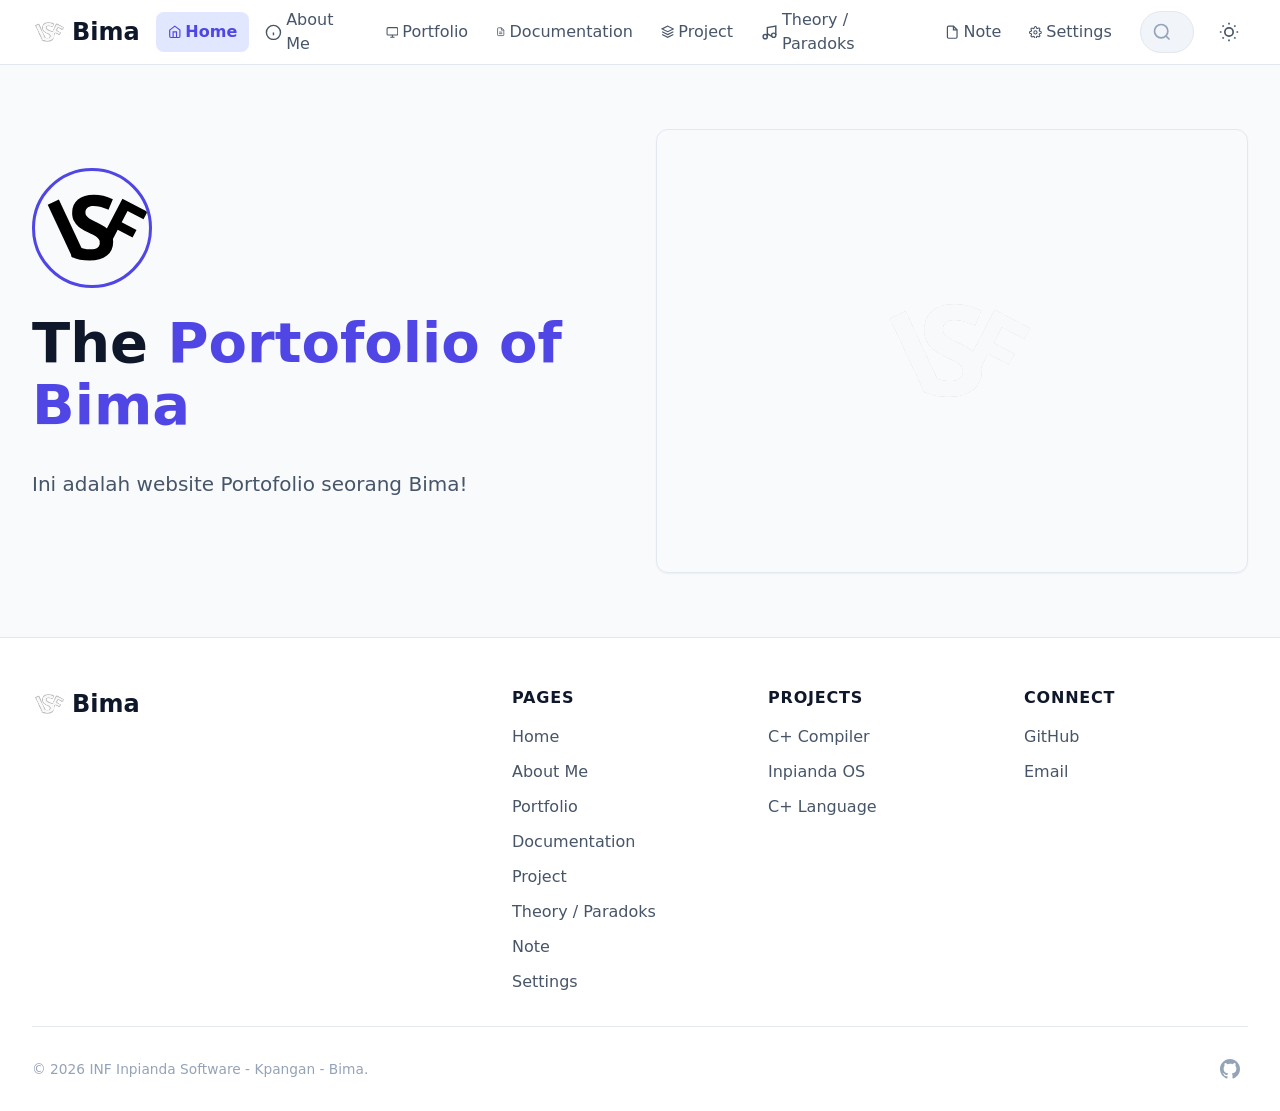
==== commit 5d28150f: "ganti baru" ====
--- a/index.html
+++ b/index.html
@@ -21,8 +21,9 @@
     &quot;query-input&quot;: &quot;required name&#x3D;search_term_string&quot;
   }
 }</script>
-  <script type="module" crossorigin src="./assets/main-xrRmY6q3.js"></script>
-  <link rel="stylesheet" crossorigin href="./assets/main-CuxB648g.css">
+  <script type="module" crossorigin src="./assets/index-CBdcYrga.js"></script>
+  <link rel="modulepreload" crossorigin href="./assets/main-Apfdm9d7.js">
+  <link rel="stylesheet" crossorigin href="./assets/main-C9hBhC5U.css">
 <link rel="manifest" href="./manifest.webmanifest"><script id="vite-plugin-pwa:register-sw" src="./registerSW.js"></script></head>
 <body>
   <a href="#main-content" class="skip-link">Skip to main content</a>
@@ -31,7 +32,7 @@
     <div class="container">
       <a href="/" class="logo" aria-label="Inpianda Center - Home">
         <img src="./assets/images/logo.svg" alt="" class="logo-img" style="width: 32px; height: 32px; border-radius: var(--radius-md);">
-        <span>Inpianda Center</span>
+        <span>Bima</span>
       </a>
   
       <nav class="nav-desktop" role="navigation" aria-label="Main navigation">
@@ -137,16 +138,13 @@
           <header class="profile-header" style="display: flex; align-items: center; gap: var(--space-6); margin-bottom: var(--space-8); flex-wrap: wrap;">
             <img src="./assets/images/profile.svg" alt="Inpianda Software Foundation" class="profile-img" style="width: 120px; height: 120px; border-radius: 50%; object-fit: cover; border: 3px solid var(--color-primary);">
             <div>
-              <h1 class="hero-title" style="font-size: clamp(2rem, 5vw, 3.5rem);">The <span class="highlight">Inpianda Software Foundation</span> (ISF)</h1>
-              <p class="hero-subtitle" style="font-size: var(--text-lg); color: var(--color-text-secondary); margin-top: var(--space-2);">Software pioneer from Indonesia producing outstanding low-level works.</p>
+              <h1 class="hero-title" style="font-size: clamp(2rem, 5vw, 3.5rem);">The <span class="highlight">Portofolio of Bima</span></h1>
             </div>
           </header>
-          <p class="hero-description" style="max-width: 60ch;">Inpianda focuses on low-level <strong>back-end</strong> programming—specifically <strong>C/C++</strong> and assembly—with front-end work limited to the development of this main website. Ready for collaboration!</p>
+          <p class="hero-description" style="max-width: 60ch;">Ini adalah website Portofolio seorang Bima!</p>
           <div class="hero-actions" style="margin-top: var(--space-8);">
-            <a href="/projects" class="btn btn-primary btn-lg">View Portfolio</a>
-            <a href="/about" class="btn btn-secondary btn-lg">About Me</a>
           </div>
-        </div>
+        </div>  
         <div class="hero-visual">
           <div class="card" style="aspect-ratio: 4/3; border-radius: var(--radius-xl); overflow: hidden; background: linear-gradient(135deg, var(--color-primary-light) 0%, var(--color-accent-light) 100%); display: flex; align-items: center; justify-content: center; position: relative;">
             <img src="./assets/images/logo.svg" alt="ISF Logo" style="width: 160px; height: 160px; opacity: 0.3;">
@@ -154,55 +152,7 @@
         </div>
       </div>
     </article>
-    
-    <section class="section bg-tertiary">
-      <div class="container">
-        <header class="section-header">
-          <span class="section-badge badge badge-primary">Portfolio</span>
-          <h2 class="section-title">Featured Projects</h2>
-          <p class="section-description">Low-level systems and compiler projects in active development.</p>
-        </header>
-        <div class="projects-grid" id="featured-projects">
-          <!-- Rendered by JS -->
-        </div>
-        <div class="text-center mt-8">
-          <a href="/projects" class="btn btn-outline btn-lg">View All Projects</a>
-        </div>
-      </div>
-    </section>
-    
-    <section class="section">
-      <div class="container">
-        <header class="section-header">
-          <span class="section-badge badge badge-accent">Focus Areas</span>
-          <h2 class="section-title">What I Do</h2>
-          <p class="section-description">Specialized in systems programming and compiler construction.</p>
-        </header>
-        <div class="grid grid-cols-1 md:grid-cols-3 gap-6">
-          <article class="card p-6">
-            <div class="avatar bg-brand-light text-brand mb-4" aria-hidden="true">
-              <svg width="28" height="28" viewBox="0 0 24 24" fill="none" stroke="currentColor" stroke-width="2"><path d="M12 2L2 7l10 5 10-5-10-5z"/><path d="M2 17l10 5 10-5"/><path d="M2 12l10 5 10-5"/></svg>
-            </div>
-            <h3 class="text-xl font-semibold mb-2">Compiler Construction</h3>
-            <p class="text-secondary">Building C+ language compiler — a hybrid of C and C++ with custom toolchain.</p>
-          </article>
-          <article class="card p-6">
-            <div class="avatar bg-accent-light text-accent mb-4" aria-hidden="true">
-              <svg width="28" height="28" viewBox="0 0 24 24" fill="none" stroke="currentColor" stroke-width="2"><rect x="2" y="3" width="20" height="14" rx="2"/><line x1="8" y1="21" x2="16" y2="21"/><line x1="12" y1="17" x2="12" y2="21"/></svg>
-            </div>
-            <h3 class="text-xl font-semibold mb-2">Operating Systems</h3>
-            <p class="text-secondary">32-bit protected mode OS with VGA color graphics (Inpianda OS).</p>
-          </article>
-          <article class="card p-6">
-            <div class="avatar bg-success-light text-success mb-4" aria-hidden="true">
-              <svg width="28" height="28" viewBox="0 0 24 24" fill="none" stroke="currentColor" stroke-width="2"><path d="M21 16V8a2 2 0 0 0-1-1.73l-7-4a2 2 0 0 0-2 0l-7 4A2 2 0 0 0 3 8v8a2 2 0 0 0 1 1.73l7 4a2 2 0 0 0 2 0l7-4A2 2 0 0 0 21 16z"/><polyline points="3.27 6.96 12 12.01 20.73 6.96"/><line x1="12" y1="22.08" x2="12" y2="12"/></svg>
-            </div>
-            <h3 class="text-xl font-semibold mb-2">Embedded Systems</h3>
-            <p class="text-secondary">ESP-32 and microcontroller programming for low-level hardware control.</p>
-          </article>
-        </div>
-      </div>
-    </section>  </main>
+  </main>
 
   <footer class="site-footer" role="contentinfo">
     <div class="container">
@@ -210,9 +160,8 @@
         <div class="footer-brand">
           <a href="/" class="logo" aria-label="Inpianda Center - Home">
             <img src="./assets/images/logo.svg" alt="" class="logo-img" style="width: 32px; height: 32px; border-radius: var(--radius-md);">
-            <span>Inpianda Center</span>
+            <span>Bima</span>
           </a>
-          <p class="footer-tagline">Inpianda Software Foundation (ISF) — Software pioneer from Indonesia producing outstanding low-level works.</p>
         </div>
   
         <nav class="footer-nav" aria-label="Navigation">
@@ -257,5 +206,7 @@
       </div>
     </div>
   </footer>
+
+  <!-- Register Service Worker -->
 </body>
 </html>
--- a/assets/main-C9hBhC5U.css
+++ b/assets/main-C9hBhC5U.css
@@ -0,0 +1 @@
+@font-face{font-family:Gitlab Mono;src:url(../fonts/GitLabMono.ttf) format("truetype");font-weight:400;font-style:normal;font-display:swap}:root{--color-white: #ffffff;--color-black: #0f172a;--color-gray-50: #f8fafc;--color-gray-100: #f1f5f9;--color-gray-200: #e2e8f0;--color-gray-300: #cbd5e1;--color-gray-400: #94a3b8;--color-gray-500: #64748b;--color-gray-600: #475569;--color-gray-700: #334155;--color-gray-800: #1e293b;--color-gray-900: #0f172a;--color-gray-950: #020617;--color-primary-50: #eef2ff;--color-primary-100: #e0e7ff;--color-primary-200: #c7d2fe;--color-primary-300: #a5b4fc;--color-primary-400: #818cf8;--color-primary-500: #6366f1;--color-primary-600: #4f46e5;--color-primary-700: #4338ca;--color-primary-800: #3730a3;--color-primary-900: #312e81;--color-primary-950: #1e1b4b;--color-accent-50: #fffbeb;--color-accent-100: #fef3c7;--color-accent-200: #fde68a;--color-accent-300: #fcd34d;--color-accent-400: #fbbf24;--color-accent-500: #f59e0b;--color-accent-600: #d97706;--color-accent-700: #b45309;--color-success-500: #22c55e;--color-success-600: #16a34a;--color-warning-500: #f59e0b;--color-warning-600: #d97706;--color-error-500: #ef4444;--color-error-600: #dc2626;--color-bg-primary: var(--color-gray-50);--color-bg-secondary: var(--color-white);--color-bg-tertiary: var(--color-gray-100);--color-bg-inverse: var(--color-gray-900);--color-text-primary: var(--color-gray-900);--color-text-secondary: var(--color-gray-600);--color-text-tertiary: var(--color-gray-400);--color-text-inverse: var(--color-white);--color-border-light: var(--color-gray-200);--color-border-medium: var(--color-gray-300);--color-border-dark: var(--color-gray-400);--color-primary: var(--color-primary-600);--color-primary-hover: var(--color-primary-700);--color-primary-light: var(--color-primary-100);--color-primary-text: var(--color-white);--color-accent: var(--color-accent-500);--color-accent-hover: var(--color-accent-600);--color-focus: var(--color-primary-500);--color-focus-ring: rgba(99, 102, 241, .3);--color-overlay: rgba(15, 23, 42, .6);--color-shadow-sm: rgba(15, 23, 42, .05);--color-shadow-md: rgba(15, 23, 42, .08);--color-shadow-lg: rgba(15, 23, 42, .12);--color-bg-primary-dark: var(--color-gray-950);--color-bg-secondary-dark: var(--color-gray-900);--color-bg-tertiary-dark: var(--color-gray-800);--color-bg-inverse-dark: var(--color-white);--color-text-primary-dark: var(--color-gray-50);--color-text-secondary-dark: var(--color-gray-300);--color-text-tertiary-dark: var(--color-gray-500);--color-text-inverse-dark: var(--color-gray-900);--color-border-light-dark: var(--color-gray-800);--color-border-medium-dark: var(--color-gray-700);--color-border-dark-dark: var(--color-gray-600);--color-primary-dark: var(--color-primary-500);--color-primary-hover-dark: var(--color-primary-400);--color-primary-light-dark: var(--color-primary-900);--color-primary-text-dark: var(--color-white);--color-accent-dark: var(--color-accent-400);--color-accent-hover-dark: var(--color-accent-300);--color-focus-dark: var(--color-primary-400);--color-focus-ring-dark: rgba(129, 140, 248, .3);--color-overlay-dark: rgba(0, 0, 0, .7);--color-shadow-sm-dark: rgba(0, 0, 0, .2);--color-shadow-md-dark: rgba(0, 0, 0, .3);--color-shadow-lg-dark: rgba(0, 0, 0, .4);--space-0: 0;--space-1: .25rem;--space-2: .5rem;--space-3: .75rem;--space-4: 1rem;--space-5: 1.25rem;--space-6: 1.5rem;--space-8: 2rem;--space-10: 2.5rem;--space-12: 3rem;--space-16: 4rem;--space-20: 5rem;--space-24: 6rem;--font-sans: system-ui, -apple-system, BlinkMacSystemFont, "Segoe UI", Roboto, "Helvetica Neue", Arial, sans-serif;--font-mono: "Gitlab Mono", ui-monospace, SFMono-Regular, "SF Mono", Menlo, Consolas, "Liberation Mono", monospace;--text-xs: clamp(.75rem, .7rem + .2vw, .875rem);--text-sm: clamp(.875rem, .8rem + .3vw, 1rem);--text-base: clamp(1rem, .95rem + .3vw, 1.125rem);--text-lg: clamp(1.125rem, 1.05rem + .4vw, 1.25rem);--text-xl: clamp(1.25rem, 1.15rem + .5vw, 1.5rem);--text-2xl: clamp(1.5rem, 1.35rem + .7vw, 2rem);--text-3xl: clamp(1.875rem, 1.6rem + 1vw, 2.5rem);--text-4xl: clamp(2.25rem, 1.8rem + 1.5vw, 3rem);--text-5xl: clamp(3rem, 2.2rem + 3vw, 4.5rem);--font-weight-normal: 400;--font-weight-medium: 500;--font-weight-semibold: 600;--font-weight-bold: 700;--line-height-tight: 1.1;--line-height-snug: 1.25;--line-height-normal: 1.5;--line-height-relaxed: 1.75;--radius-none: 0;--radius-sm: .25rem;--radius-md: .375rem;--radius-lg: .5rem;--radius-xl: .75rem;--radius-2xl: 1rem;--radius-3xl: 1.5rem;--radius-full: 9999px;--shadow-sm: 0 1px 2px 0 var(--color-shadow-sm);--shadow-md: 0 4px 6px -1px var(--color-shadow-md), 0 2px 4px -2px var(--color-shadow-md);--shadow-lg: 0 10px 15px -3px var(--color-shadow-lg), 0 4px 6px -4px var(--color-shadow-lg);--shadow-xl: 0 20px 25px -5px var(--color-shadow-lg), 0 8px 10px -6px var(--color-shadow-lg);--shadow-inner: inset 0 2px 4px 0 var(--color-shadow-sm);--shadow-sm-dark: 0 1px 2px 0 var(--color-shadow-sm-dark);--shadow-md-dark: 0 4px 6px -1px var(--color-shadow-md-dark), 0 2px 4px -2px var(--color-shadow-md-dark);--shadow-lg-dark: 0 10px 15px -3px var(--color-shadow-lg-dark), 0 4px 6px -4px var(--color-shadow-lg-dark);--shadow-xl-dark: 0 20px 25px -5px var(--color-shadow-lg-dark), 0 8px 10px -6px var(--color-shadow-lg-dark);--transition-fast: .15s ease;--transition-base: .2s ease;--transition-slow: .3s ease;--z-dropdown: 100;--z-sticky: 200;--z-fixed: 300;--z-modal-backdrop: 400;--z-modal: 500;--z-popover: 600;--z-tooltip: 700;--z-toast: 800;--container-sm: 640px;--container-md: 768px;--container-lg: 1024px;--container-xl: 1280px;--container-2xl: 1536px;--container-full: 100%}@media (prefers-color-scheme: dark){:root:not([data-theme=light]){--color-bg-primary: var(--color-bg-primary-dark);--color-bg-secondary: var(--color-bg-secondary-dark);--color-bg-tertiary: var(--color-bg-tertiary-dark);--color-bg-inverse: var(--color-bg-inverse-dark);--color-text-primary: var(--color-text-primary-dark);--color-text-secondary: var(--color-text-secondary-dark);--color-text-tertiary: var(--color-text-tertiary-dark);--color-text-inverse: var(--color-text-inverse-dark);--color-border-light: var(--color-border-light-dark);--color-border-medium: var(--color-border-medium-dark);--color-border-dark: var(--color-border-dark-dark);--color-primary: var(--color-primary-dark);--color-primary-hover: var(--color-primary-hover-dark);--color-primary-light: var(--color-primary-light-dark);--color-primary-text: var(--color-primary-text-dark);--color-accent: var(--color-accent-dark);--color-accent-hover: var(--color-accent-hover-dark);--color-focus: var(--color-focus-dark);--color-focus-ring: var(--color-focus-ring-dark);--color-overlay: var(--color-overlay-dark);--color-shadow-sm: var(--color-shadow-sm-dark);--color-shadow-md: var(--color-shadow-md-dark);--color-shadow-lg: var(--color-shadow-lg-dark)}}[data-theme=light]{--color-bg-primary: var(--color-gray-50);--color-bg-secondary: var(--color-white);--color-bg-tertiary: var(--color-gray-100);--color-bg-inverse: var(--color-gray-900);--color-text-primary: var(--color-gray-900);--color-text-secondary: var(--color-gray-600);--color-text-tertiary: var(--color-gray-400);--color-text-inverse: var(--color-white);--color-border-light: var(--color-gray-200);--color-border-medium: var(--color-gray-300);--color-border-dark: var(--color-gray-400);--color-primary: var(--color-primary-600);--color-primary-hover: var(--color-primary-700);--color-primary-light: var(--color-primary-100);--color-primary-text: var(--color-white);--color-accent: var(--color-accent-500);--color-accent-hover: var(--color-accent-600);--color-focus: var(--color-primary-500);--color-focus-ring: rgba(99, 102, 241, .3);--color-overlay: rgba(15, 23, 42, .6);--color-shadow-sm: rgba(15, 23, 42, .05);--color-shadow-md: rgba(15, 23, 42, .08);--color-shadow-lg: rgba(15, 23, 42, .12)}*,*:before,*:after{box-sizing:border-box;margin:0;padding:0}html{font-size:16px;scroll-behavior:smooth;-webkit-text-size-adjust:100%;-moz-tab-size:4;tab-size:4}@media (prefers-reduced-motion: reduce){html{scroll-behavior:auto}*,*:before,*:after{animation-duration:.01ms!important;animation-iteration-count:1!important;transition-duration:.01ms!important}}body{font-family:var(--font-sans);font-size:var(--text-base);line-height:var(--line-height-normal);color:var(--color-text-primary);background-color:var(--color-bg-primary);-webkit-font-smoothing:antialiased;-moz-osx-font-smoothing:grayscale;text-rendering:optimizeLegibility}img,picture,video,canvas,svg{display:block;max-width:100%;height:auto}input,button,textarea,select{font:inherit;color:inherit}a{color:inherit;text-decoration:none}ul,ol{list-style:none}address{font-style:normal}:focus{outline:none}:focus-visible{outline:2px solid var(--color-focus);outline-offset:2px}:focus:not(:focus-visible){outline:none}::selection{background-color:var(--color-primary-light);color:var(--color-primary)}@media (prefers-color-scheme: dark){::selection{background-color:var(--color-primary-light-dark);color:var(--color-primary-text-dark)}}*{scrollbar-width:thin;scrollbar-color:var(--color-border-medium) transparent}*::-webkit-scrollbar{width:8px;height:8px}*::-webkit-scrollbar-track{background:transparent}*::-webkit-scrollbar-thumb{background-color:var(--color-border-medium);border-radius:var(--radius-full);border:2px solid transparent;background-clip:content-box}*::-webkit-scrollbar-thumb:hover{background-color:var(--color-border-dark)}.btn{display:inline-flex;align-items:center;justify-content:center;gap:var(--space-2);padding:var(--space-2) var(--space-4);font-size:var(--text-sm);font-weight:var(--font-weight-medium);line-height:var(--line-height-normal);border:none;border-radius:var(--radius-lg);cursor:pointer;transition:all var(--transition-base);white-space:nowrap;-webkit-user-select:none;user-select:none;text-decoration:none}.btn:disabled,.btn[aria-disabled=true]{opacity:.5;cursor:not-allowed;pointer-events:none}.btn-primary{background-color:var(--color-primary);color:var(--color-primary-text);box-shadow:var(--shadow-sm)}.btn-primary:hover:not(:disabled){background-color:var(--color-primary-hover);transform:translateY(-1px);box-shadow:var(--shadow-md)}.btn-primary:active:not(:disabled){transform:translateY(0)}.btn-secondary{background-color:var(--color-bg-tertiary);color:var(--color-text-primary);border:1px solid var(--color-border-medium)}.btn-secondary:hover:not(:disabled){background-color:var(--color-border-light);border-color:var(--color-border-dark)}.btn-ghost{background-color:transparent;color:var(--color-text-secondary)}.btn-ghost:hover:not(:disabled){background-color:var(--color-bg-tertiary);color:var(--color-text-primary)}.btn-outline{background-color:transparent;color:var(--color-primary);border:1px solid var(--color-primary)}.btn-outline:hover:not(:disabled){background-color:var(--color-primary-light)}.btn-sm{padding:var(--space-1) var(--space-3);font-size:var(--text-xs)}.btn-lg{padding:var(--space-3) var(--space-6);font-size:var(--text-base)}.btn-xl{padding:var(--space-4) var(--space-8);font-size:var(--text-lg)}.btn-full{width:100%}.btn-icon{display:inline-flex;align-items:center;justify-content:center;gap:var(--space-1);padding:var(--space-2) var(--space-4);font-size:var(--text-sm);font-weight:var(--font-weight-medium);border:none;border-radius:var(--radius-lg);cursor:pointer;transition:all var(--transition-base);text-decoration:none}.btn-icon svg{width:1rem;height:1rem}.link{color:var(--color-primary);font-weight:var(--font-weight-medium);transition:color var(--transition-fast)}.link:hover{color:var(--color-primary-hover);text-decoration:underline}.link:focus-visible{border-radius:var(--radius-sm)}.card{background-color:var(--color-bg-secondary);border:1px solid var(--color-border-light);border-radius:var(--radius-xl);box-shadow:var(--shadow-sm);overflow:hidden;transition:all var(--transition-base)}.card:hover{box-shadow:var(--shadow-md);border-color:var(--color-border-medium)}.card-header{padding:var(--space-5);border-bottom:1px solid var(--color-border-light)}.card-body{padding:var(--space-5)}.card-footer{padding:var(--space-5);border-top:1px solid var(--color-border-light);background-color:var(--color-bg-tertiary)}.form-group{margin-bottom:var(--space-4)}.form-label{display:block;margin-bottom:var(--space-1);font-size:var(--text-sm);font-weight:var(--font-weight-medium);color:var(--color-text-primary)}.form-input,.form-select,.form-textarea{width:100%;padding:var(--space-2) var(--space-3);font-size:var(--text-base);line-height:var(--line-height-normal);color:var(--color-text-primary);background-color:var(--color-bg-secondary);border:1px solid var(--color-border-medium);border-radius:var(--radius-lg);transition:all var(--transition-fast)}.form-input:focus,.form-select:focus,.form-textarea:focus{border-color:var(--color-focus);box-shadow:0 0 0 3px var(--color-focus-ring)}.form-input::placeholder,.form-textarea::placeholder{color:var(--color-text-tertiary)}.form-input:disabled,.form-select:disabled,.form-textarea:disabled{background-color:var(--color-bg-tertiary);color:var(--color-text-tertiary);cursor:not-allowed}.form-error{margin-top:var(--space-1);font-size:var(--text-xs);color:var(--color-error-500)}.form-help{margin-top:var(--space-1);font-size:var(--text-xs);color:var(--color-text-tertiary)}.form-check{display:flex;align-items:center;gap:var(--space-2);cursor:pointer}.form-check-input{width:1.125rem;height:1.125rem;accent-color:var(--color-primary);cursor:pointer}.form-check-label{font-size:var(--text-sm);color:var(--color-text-secondary);cursor:pointer}.badge{display:inline-flex;align-items:center;padding:var(--space-1) var(--space-2);font-size:var(--text-xs);font-weight:var(--font-weight-semibold);border-radius:var(--radius-full);white-space:nowrap}.badge-primary{background-color:var(--color-primary-light);color:var(--color-primary)}.badge-success{background-color:#dcfce7;color:var(--color-success-600)}.badge-warning{background-color:#fef3c7;color:var(--color-warning-600)}.badge-error{background-color:#fee2e2;color:var(--color-error-600)}.badge-neutral{background-color:var(--color-bg-tertiary);color:var(--color-text-secondary)}.avatar{display:inline-flex;align-items:center;justify-content:center;width:2.5rem;height:2.5rem;font-size:var(--text-base);font-weight:var(--font-weight-semibold);color:var(--color-primary-text);background-color:var(--color-primary);border-radius:var(--radius-full);overflow:hidden}.avatar img{width:100%;height:100%;object-fit:cover}.avatar-sm{width:1.75rem;height:1.75rem;font-size:var(--text-xs)}.avatar-lg{width:3.5rem;height:3.5rem;font-size:var(--text-lg)}.avatar-xl{width:4.5rem;height:4.5rem;font-size:var(--text-xl)}.alert{display:flex;align-items:flex-start;gap:var(--space-3);padding:var(--space-4);border-radius:var(--radius-lg);border:1px solid transparent}.alert-info{background-color:var(--color-primary-light);border-color:var(--color-primary);color:var(--color-primary-800)}.alert-success{background-color:#dcfce7;border-color:var(--color-success-500);color:var(--color-success-600)}.alert-warning{background-color:#fef3c7;border-color:var(--color-warning-500);color:var(--color-warning-600)}.alert-error{background-color:#fee2e2;border-color:var(--color-error-500);color:var(--color-error-600)}.divider{height:1px;background-color:var(--color-border-light);border:none;margin:var(--space-6) 0}.divider-vertical{width:1px;height:auto;min-height:2rem;margin:0 var(--space-4)}.tooltip{position:relative;display:inline-block}.tooltip:after{content:attr(data-tooltip);position:absolute;bottom:100%;left:50%;transform:translate(-50%);padding:var(--space-1) var(--space-2);font-size:var(--text-xs);font-weight:var(--font-weight-medium);color:var(--color-text-inverse);background-color:var(--color-text-primary);border-radius:var(--radius-md);white-space:nowrap;opacity:0;visibility:hidden;transition:all var(--transition-fast);z-index:var(--z-tooltip);pointer-events:none;margin-bottom:var(--space-1)}.tooltip:before{content:"";position:absolute;bottom:100%;left:50%;transform:translate(-50%);border:4px solid transparent;border-top-color:var(--color-text-primary);opacity:0;visibility:hidden;transition:all var(--transition-fast);z-index:var(--z-tooltip);pointer-events:none;margin-bottom:var(--space-1)}.tooltip:hover:after,.tooltip:hover:before{opacity:1;visibility:visible}.skeleton{background:linear-gradient(90deg,var(--color-bg-tertiary) 25%,var(--color-border-light) 50%,var(--color-bg-tertiary) 75%);background-size:200% 100%;animation:skeleton-loading 1.5s infinite;border-radius:var(--radius-md)}@keyframes skeleton-loading{0%{background-position:200% 0}to{background-position:-200% 0}}.skip-link{position:absolute;top:-100%;left:var(--space-4);padding:var(--space-2) var(--space-4);font-weight:var(--font-weight-medium);color:var(--color-white);background-color:var(--color-primary);border-radius:var(--radius-lg);z-index:var(--z-toast);transition:top var(--transition-fast)}.skip-link:focus{top:var(--space-4)}.visually-hidden{position:absolute;width:1px;height:1px;padding:0;margin:-1px;overflow:hidden;clip:rect(0,0,0,0);white-space:nowrap;border:0}.container{width:100%;max-width:var(--container-xl);margin:0 auto;padding:0 var(--space-4)}@media (min-width: 640px){.container{padding:0 var(--space-6)}}@media (min-width: 1024px){.container{padding:0 var(--space-8)}}.container-sm{max-width:var(--container-sm)}.container-md{max-width:var(--container-md)}.container-lg{max-width:var(--container-lg)}.container-2xl{max-width:var(--container-2xl)}.container-full{max-width:100%}.grid{display:grid;gap:var(--space-6)}.grid-cols-1{grid-template-columns:repeat(1,1fr)}.grid-cols-2{grid-template-columns:repeat(2,1fr)}.grid-cols-3{grid-template-columns:repeat(3,1fr)}.grid-cols-4{grid-template-columns:repeat(4,1fr)}.grid-cols-12{grid-template-columns:repeat(12,1fr)}@media (min-width: 640px){.sm\:grid-cols-2{grid-template-columns:repeat(2,1fr)}.sm\:grid-cols-3{grid-template-columns:repeat(3,1fr)}}@media (min-width: 768px){.md\:grid-cols-2{grid-template-columns:repeat(2,1fr)}.md\:grid-cols-3{grid-template-columns:repeat(3,1fr)}.md\:grid-cols-4{grid-template-columns:repeat(4,1fr)}}@media (min-width: 1024px){.lg\:grid-cols-2{grid-template-columns:repeat(2,1fr)}.lg\:grid-cols-3{grid-template-columns:repeat(3,1fr)}.lg\:grid-cols-4{grid-template-columns:repeat(4,1fr)}.lg\:grid-cols-5{grid-template-columns:repeat(5,1fr)}.lg\:grid-cols-6{grid-template-columns:repeat(6,1fr)}}@media (min-width: 1280px){.xl\:grid-cols-4{grid-template-columns:repeat(4,1fr)}}.gap-1{gap:var(--space-1)}.gap-2{gap:var(--space-2)}.gap-3{gap:var(--space-3)}.gap-4{gap:var(--space-4)}.gap-6{gap:var(--space-6)}.gap-8{gap:var(--space-8)}.flex{display:flex}.inline-flex{display:inline-flex}.flex-col{flex-direction:column}.flex-wrap{flex-wrap:wrap}.flex-1{flex:1 1 0%}.flex-auto{flex:1 1 auto}.flex-initial{flex:0 1 auto}.flex-none{flex:none}.items-center{align-items:center}.items-start{align-items:flex-start}.items-end{align-items:flex-end}.items-stretch{align-items:stretch}.justify-center{justify-content:center}.justify-start{justify-content:flex-start}.justify-end{justify-content:flex-end}.justify-between{justify-content:space-between}.justify-around{justify-content:space-around}.p-0{padding:var(--space-0)}.p-1{padding:var(--space-1)}.p-2{padding:var(--space-2)}.p-3{padding:var(--space-3)}.p-4{padding:var(--space-4)}.p-5{padding:var(--space-5)}.p-6{padding:var(--space-6)}.p-8{padding:var(--space-8)}.p-10{padding:var(--space-10)}.p-12{padding:var(--space-12)}.px-2{padding-left:var(--space-2);padding-right:var(--space-2)}.px-3{padding-left:var(--space-3);padding-right:var(--space-3)}.px-4{padding-left:var(--space-4);padding-right:var(--space-4)}.px-6{padding-left:var(--space-6);padding-right:var(--space-6)}.px-8{padding-left:var(--space-8);padding-right:var(--space-8)}.py-2{padding-top:var(--space-2);padding-bottom:var(--space-2)}.py-3{padding-top:var(--space-3);padding-bottom:var(--space-3)}.py-4{padding-top:var(--space-4);padding-bottom:var(--space-4)}.py-6{padding-top:var(--space-6);padding-bottom:var(--space-6)}.py-8{padding-top:var(--space-8);padding-bottom:var(--space-8)}.py-12{padding-top:var(--space-12);padding-bottom:var(--space-12)}.py-16{padding-top:var(--space-16);padding-bottom:var(--space-16)}.py-20{padding-top:var(--space-20);padding-bottom:var(--space-20)}.m-0{margin:var(--space-0)}.m-auto{margin:auto}.mx-auto{margin-left:auto;margin-right:auto}.my-auto{margin-top:auto;margin-bottom:auto}.mt-1{margin-top:var(--space-1)}.mt-2{margin-top:var(--space-2)}.mt-3{margin-top:var(--space-3)}.mt-4{margin-top:var(--space-4)}.mt-6{margin-top:var(--space-6)}.mt-8{margin-top:var(--space-8)}.mt-12{margin-top:var(--space-12)}.mb-1{margin-bottom:var(--space-1)}.mb-2{margin-bottom:var(--space-2)}.mb-3{margin-bottom:var(--space-3)}.mb-4{margin-bottom:var(--space-4)}.mb-6{margin-bottom:var(--space-6)}.mb-8{margin-bottom:var(--space-8)}.mb-12{margin-bottom:var(--space-12)}.text-xs{font-size:var(--text-xs)}.text-sm{font-size:var(--text-sm)}.text-base{font-size:var(--text-base)}.text-lg{font-size:var(--text-lg)}.text-xl{font-size:var(--text-xl)}.text-2xl{font-size:var(--text-2xl)}.text-3xl{font-size:var(--text-3xl)}.text-4xl{font-size:var(--text-4xl)}.text-5xl{font-size:var(--text-5xl)}.font-normal{font-weight:var(--font-weight-normal)}.font-medium{font-weight:var(--font-weight-medium)}.font-semibold{font-weight:var(--font-weight-semibold)}.font-bold{font-weight:var(--font-weight-bold)}.leading-tight{line-height:var(--line-height-tight)}.leading-snug{line-height:var(--line-height-snug)}.leading-normal{line-height:var(--line-height-normal)}.leading-relaxed{line-height:var(--line-height-relaxed)}.text-primary{color:var(--color-text-primary)}.text-secondary{color:var(--color-text-secondary)}.text-tertiary{color:var(--color-text-tertiary)}.text-inverse{color:var(--color-text-inverse)}.text-brand{color:var(--color-primary)}.text-accent{color:var(--color-accent)}.text-success{color:var(--color-success-600)}.text-warning{color:var(--color-warning-600)}.text-error{color:var(--color-error-600)}.text-center{text-align:center}.text-left{text-align:left}.text-right{text-align:right}.truncate{overflow:hidden;text-overflow:ellipsis;white-space:nowrap}.break-words{overflow-wrap:break-word}.block{display:block}.inline-block{display:inline-block}.hidden{display:none}.invisible{visibility:hidden}@media (min-width: 640px){.sm\:block{display:block}.sm\:hidden{display:none}.sm\:flex{display:flex}}@media (min-width: 768px){.md\:block{display:block}.md\:hidden{display:none}.md\:flex{display:flex}}@media (min-width: 1024px){.lg\:block{display:block}.lg\:hidden{display:none}.lg\:flex{display:flex}}.relative{position:relative}.absolute{position:absolute}.fixed{position:fixed}.sticky{position:sticky}.inset-0{top:0;right:0;bottom:0;left:0}.top-0{top:0}.right-0{right:0}.bottom-0{bottom:0}.left-0{left:0}.z-10{z-index:10}.z-20{z-index:20}.z-30{z-index:30}.z-40{z-index:40}.z-50{z-index:50}.overflow-hidden{overflow:hidden}.overflow-auto{overflow:auto}.overflow-x-auto{overflow-x:auto}.overflow-y-auto{overflow-y:auto}.border{border:1px solid var(--color-border-medium)}.border-t{border-top:1px solid var(--color-border-light)}.border-b{border-bottom:1px solid var(--color-border-light)}.border-l{border-left:1px solid var(--color-border-light)}.border-r{border-right:1px solid var(--color-border-light)}.border-none{border:none}.rounded-none{border-radius:var(--radius-none)}.rounded-sm{border-radius:var(--radius-sm)}.rounded{border-radius:var(--radius-md)}.rounded-md{border-radius:var(--radius-lg)}.rounded-lg{border-radius:var(--radius-xl)}.rounded-xl{border-radius:var(--radius-2xl)}.rounded-full{border-radius:var(--radius-full)}.shadow-none{box-shadow:none}.shadow-sm{box-shadow:var(--shadow-sm)}.shadow,.shadow-md{box-shadow:var(--shadow-md)}.shadow-lg{box-shadow:var(--shadow-lg)}.shadow-xl{box-shadow:var(--shadow-xl)}.shadow-inner{box-shadow:var(--shadow-inner)}.bg-primary{background-color:var(--color-bg-primary)}.bg-secondary{background-color:var(--color-bg-secondary)}.bg-tertiary{background-color:var(--color-bg-tertiary)}.bg-inverse{background-color:var(--color-bg-inverse)}.bg-brand{background-color:var(--color-primary)}.bg-brand-light{background-color:var(--color-primary-light)}.bg-accent{background-color:var(--color-accent)}.transition{transition:all var(--transition-base)}.transition-fast{transition:all var(--transition-fast)}.transition-slow{transition:all var(--transition-slow)}.transition-colors{transition:color var(--transition-base),background-color var(--transition-base),border-color var(--transition-base),fill var(--transition-base),stroke var(--transition-base)}.transition-transform{transition:transform var(--transition-base)}.transition-opacity{transition:opacity var(--transition-base)}.transform{transform:translate(0)}.scale-95{transform:scale(.95)}.scale-100{transform:scale(1)}.scale-105{transform:scale(1.05)}.scale-110{transform:scale(1.1)}.animate-spin{animation:spin 1s linear infinite}.animate-pulse{animation:pulse 2s cubic-bezier(.4,0,.6,1) infinite}.animate-bounce{animation:bounce 1s infinite}.animate-fade-in{animation:fade-in var(--transition-base) ease-out}.animate-slide-up{animation:slide-up var(--transition-base) ease-out}.animate-slide-down{animation:slide-down var(--transition-base) ease-out}@keyframes spin{0%{transform:rotate(0)}to{transform:rotate(360deg)}}@keyframes pulse{0%,to{opacity:1}50%{opacity:.5}}@keyframes bounce{0%,to{transform:translateY(-5%)}50%{transform:translateY(0)}}@keyframes fade-in{0%{opacity:0}to{opacity:1}}@keyframes slide-up{0%{opacity:0;transform:translateY(10px)}to{opacity:1;transform:translateY(0)}}@keyframes slide-down{0%{opacity:0;transform:translateY(-10px)}to{opacity:1;transform:translateY(0)}}.cursor-pointer{cursor:pointer}.cursor-not-allowed{cursor:not-allowed}.select-none{-webkit-user-select:none;user-select:none}.select-auto{-webkit-user-select:auto;user-select:auto}.aspect-square{aspect-ratio:1 / 1}.aspect-video{aspect-ratio:16 / 9}.aspect-photo{aspect-ratio:4 / 3}.object-cover{object-fit:cover}.object-contain{object-fit:contain}.object-fill{object-fit:fill}@media print{.no-print{display:none!important}.print-only{display:block!important}}.site-header{position:sticky;top:0;z-index:var(--z-sticky);background-color:var(--color-bg-secondary);border-bottom:1px solid var(--color-border-light);-webkit-backdrop-filter:blur(8px);backdrop-filter:blur(8px)}.site-header .container{display:flex;align-items:center;justify-content:space-between;height:4rem;gap:var(--space-4)}.logo{display:flex;align-items:center;gap:var(--space-2);font-size:var(--text-xl);font-weight:var(--font-weight-bold);color:var(--color-text-primary);text-decoration:none;flex-shrink:0}.logo:hover{color:var(--color-primary)}.logo-icon{width:2.5rem;height:2.5rem;border-radius:var(--radius-lg);background:linear-gradient(135deg,var(--color-primary),var(--color-accent));display:flex;align-items:center;justify-content:center;color:#fff;font-weight:var(--font-weight-bold);font-size:var(--text-lg)}.nav-desktop{display:none;align-items:center;gap:var(--space-1)}@media (min-width: 768px){.nav-desktop{display:flex}}.nav-link{display:flex;align-items:center;gap:var(--space-1);padding:var(--space-2) var(--space-3);font-size:var(--text-sm);font-weight:var(--font-weight-medium);color:var(--color-text-secondary);border-radius:var(--radius-lg);transition:all var(--transition-fast)}.nav-link:hover,.nav-link.active{color:var(--color-primary);background-color:var(--color-primary-light)}.nav-link.active{font-weight:var(--font-weight-semibold)}.mobile-menu-btn{display:flex;align-items:center;justify-content:center;width:2.5rem;height:2.5rem;padding:0;background:none;border:none;border-radius:var(--radius-lg);color:var(--color-text-primary);cursor:pointer;transition:background-color var(--transition-fast)}@media (min-width: 768px){.mobile-menu-btn{display:none}}.mobile-menu-btn:hover{background-color:var(--color-bg-tertiary)}.mobile-nav{position:fixed;top:0;right:-100%;width:100%;max-width:280px;height:100vh;background-color:var(--color-bg-secondary);border-left:1px solid var(--color-border-light);z-index:var(--z-modal);transition:right var(--transition-base);display:flex;flex-direction:column;box-shadow:var(--shadow-xl)}.mobile-nav.open{right:0}.mobile-nav-overlay{position:fixed;top:0;right:0;bottom:0;left:0;background-color:var(--color-overlay);opacity:0;visibility:hidden;z-index:calc(var(--z-modal) - 1);transition:all var(--transition-base)}.mobile-nav-overlay.visible{opacity:1;visibility:visible}.mobile-nav-header{display:flex;align-items:center;justify-content:space-between;padding:var(--space-4);border-bottom:1px solid var(--color-border-light)}.mobile-nav-close{display:flex;align-items:center;justify-content:center;width:2.5rem;height:2.5rem;background:none;border:none;border-radius:var(--radius-lg);color:var(--color-text-secondary);cursor:pointer}.mobile-nav-close:hover{background-color:var(--color-bg-tertiary);color:var(--color-text-primary)}.mobile-nav-links{flex:1;padding:var(--space-4);display:flex;flex-direction:column;gap:var(--space-1);overflow-y:auto}.mobile-nav-link{display:flex;align-items:center;gap:var(--space-3);padding:var(--space-3) var(--space-4);font-size:var(--text-base);font-weight:var(--font-weight-medium);color:var(--color-text-secondary);border-radius:var(--radius-lg);transition:all var(--transition-fast)}.mobile-nav-link:hover,.mobile-nav-link.active{color:var(--color-primary);background-color:var(--color-primary-light)}.search-wrapper{position:relative;flex:1;max-width:400px}.search-input{width:100%;padding:var(--space-2) var(--space-3) var(--space-2) 2.5rem;font-size:var(--text-sm);color:var(--color-text-primary);background-color:var(--color-bg-tertiary);border:1px solid var(--color-border-light);border-radius:var(--radius-full);transition:all var(--transition-fast)}.search-input:focus{border-color:var(--color-focus);box-shadow:0 0 0 3px var(--color-focus-ring);background-color:var(--color-bg-secondary)}.search-icon{position:absolute;left:var(--space-3);top:50%;transform:translateY(-50%);width:1.25rem;height:1.25rem;color:var(--color-text-tertiary);pointer-events:none}.theme-toggle{display:flex;align-items:center;justify-content:center;width:2.5rem;height:2.5rem;background:none;border:none;border-radius:var(--radius-full);color:var(--color-text-secondary);cursor:pointer;transition:all var(--transition-fast)}.theme-toggle:hover{background-color:var(--color-bg-tertiary);color:var(--color-text-primary)}.theme-toggle svg{width:1.25rem;height:1.25rem}.theme-toggle .sun-icon{display:none}.theme-toggle .moon-icon,[data-theme=light] .theme-toggle .sun-icon{display:block}[data-theme=light] .theme-toggle .moon-icon{display:none}.main-content{min-height:calc(100vh - 12rem)}.site-footer{background-color:var(--color-bg-secondary);border-top:1px solid var(--color-border-light);padding:var(--space-12) 0 var(--space-6);margin-top:auto}.footer-grid{display:grid;gap:var(--space-8);margin-bottom:var(--space-8)}@media (min-width: 768px){.footer-grid{grid-template-columns:2fr repeat(3,1fr)}}.footer-brand .logo{margin-bottom:var(--space-3)}.footer-tagline{color:var(--color-text-secondary);font-size:var(--text-sm);line-height:var(--line-height-relaxed)}.footer-title{font-size:var(--text-sm);font-weight:var(--font-weight-semibold);color:var(--color-text-primary);margin-bottom:var(--space-3);text-transform:uppercase;letter-spacing:.05em}.footer-links{display:flex;flex-direction:column;gap:var(--space-2)}.footer-link{font-size:var(--text-sm);color:var(--color-text-secondary);transition:color var(--transition-fast)}.footer-link:hover{color:var(--color-primary)}.footer-bottom{padding-top:var(--space-6);border-top:1px solid var(--color-border-light);display:flex;flex-direction:column;align-items:center;gap:var(--space-3);text-align:center}@media (min-width: 640px){.footer-bottom{flex-direction:row;justify-content:space-between}}.copyright{font-size:var(--text-xs);color:var(--color-text-tertiary)}.footer-social{display:flex;gap:var(--space-4)}.social-link{display:flex;align-items:center;justify-content:center;width:2.25rem;height:2.25rem;color:var(--color-text-tertiary);border-radius:var(--radius-full);transition:all var(--transition-fast)}.social-link:hover{color:var(--color-primary);background-color:var(--color-primary-light)}.social-link svg{width:1.25rem;height:1.25rem}.hero{padding:var(--space-16) 0}.hero-content{display:grid;gap:var(--space-8);align-items:center}@media (min-width: 1024px){.hero-content{grid-template-columns:1fr 1fr}}.hero-badge{display:inline-flex;align-items:center;gap:var(--space-2);padding:var(--space-1) var(--space-3);font-size:var(--text-xs);font-weight:var(--font-weight-semibold);color:var(--color-primary);background-color:var(--color-primary-light);border-radius:var(--radius-full);width:fit-content;animation:slide-up var(--transition-slow) ease-out}.hero-title{font-size:var(--text-4xl);font-weight:var(--font-weight-bold);line-height:var(--line-height-tight);color:var(--color-text-primary);animation:slide-up var(--transition-slow) ease-out .1s both}.hero-title .highlight{color:var(--color-primary)}.hero-description{font-size:var(--text-lg);color:var(--color-text-secondary);line-height:var(--line-height-relaxed);max-width:32rem;animation:slide-up var(--transition-slow) ease-out .2s both}.hero-actions{display:flex;flex-wrap:wrap;gap:var(--space-3);animation:slide-up var(--transition-slow) ease-out .3s both}.hero-stats{display:flex;flex-wrap:wrap;gap:var(--space-8);margin-top:var(--space-4);animation:slide-up var(--transition-slow) ease-out .4s both}.stat-item{display:flex;flex-direction:column;gap:var(--space-1)}.stat-value{font-size:var(--text-3xl);font-weight:var(--font-weight-bold);color:var(--color-text-primary);line-height:var(--line-height-tight)}.stat-label{font-size:var(--text-sm);color:var(--color-text-secondary)}.hero-visual{position:relative;animation:fade-in var(--transition-slow) ease-out .5s both}.section{padding:var(--space-16) 0}.section-header{text-align:center;max-width:48rem;margin:0 auto var(--space-12)}.section-badge{display:inline-block;margin-bottom:var(--space-3)}.section-title{font-size:var(--text-3xl);font-weight:var(--font-weight-bold);color:var(--color-text-primary);margin-bottom:var(--space-3)}.section-description{font-size:var(--text-lg);color:var(--color-text-secondary);line-height:var(--line-height-relaxed)}.project-image{position:relative;aspect-ratio:16 / 10;overflow:hidden;border-radius:var(--radius-xl) var(--radius-xl) 0 0;background-color:var(--color-bg-tertiary)}.project-image img{width:100%;height:100%;object-fit:cover;transition:transform var(--transition-slow)}.project-content{flex:1;display:flex;flex-direction:column;padding:var(--space-5)}.project-meta{display:flex;flex-wrap:wrap;gap:var(--space-2);margin-bottom:var(--space-2)}.project-title{font-size:var(--text-xl);font-weight:var(--font-weight-semibold);color:var(--color-text-primary);margin-bottom:var(--space-2)}.project-description{flex:1;font-size:var(--text-sm);color:var(--color-text-secondary);line-height:var(--line-height-relaxed);margin-bottom:var(--space-4)}.project-tags{display:flex;flex-wrap:wrap;gap:var(--space-2);margin-bottom:var(--space-4)}.project-footer{display:flex;align-items:center;justify-content:space-between;padding-top:var(--space-4);border-top:1px solid var(--color-border-light)}.project-link{display:inline-flex;align-items:center;gap:var(--space-1);font-size:var(--text-sm);font-weight:var(--font-weight-medium);color:var(--color-primary);transition:color var(--transition-fast)}.project-link:hover{color:var(--color-primary-hover);gap:var(--space-2)}.form-page{max-width:48rem;margin:0 auto}.form-card{padding:var(--space-8)}.form-title{font-size:var(--text-2xl);font-weight:var(--font-weight-bold);margin-bottom:var(--space-1)}.form-subtitle{color:var(--color-text-secondary);margin-bottom:var(--space-6)}.form-row{display:grid;gap:var(--space-4)}@media (min-width: 640px){.form-row{grid-template-columns:1fr 1fr}}.form-actions{display:flex;flex-wrap:wrap;gap:var(--space-3);margin-top:var(--space-6);padding-top:var(--space-6);border-top:1px solid var(--color-border-light)}.projects-filter{display:flex;flex-wrap:wrap;gap:var(--space-2);margin-bottom:var(--space-8);justify-content:center}.filter-btn{padding:var(--space-1) var(--space-3);font-size:var(--text-sm);font-weight:var(--font-weight-medium);color:var(--color-text-secondary);background-color:var(--color-bg-tertiary);border:1px solid var(--color-border-light);border-radius:var(--radius-full);cursor:pointer;transition:all var(--transition-fast)}.filter-btn:hover,.filter-btn.active{color:var(--color-primary);background-color:var(--color-primary-light);border-color:var(--color-primary)}.projects-grid{display:grid;gap:var(--space-6)}@media (min-width: 640px){.projects-grid{grid-template-columns:repeat(2,1fr)}}@media (min-width: 1024px){.projects-grid{grid-template-columns:repeat(3,1fr)}}.about-content{display:grid;gap:var(--space-12)}@media (min-width: 1024px){.about-content{grid-template-columns:1fr 1fr;align-items:start}}.about-image{border-radius:var(--radius-xl);overflow:hidden;aspect-ratio:4 / 5;background-color:var(--color-bg-tertiary)}.about-text{display:flex;flex-direction:column;gap:var(--space-4)}.about-text p{font-size:var(--text-lg);color:var(--color-text-secondary);line-height:var(--line-height-relaxed)}.contact-grid{display:grid;gap:var(--space-8)}@media (min-width: 1024px){.contact-grid{grid-template-columns:1fr 1fr}}.contact-info{display:flex;flex-direction:column;gap:var(--space-6)}.contact-item{display:flex;align-items:flex-start;gap:var(--space-4)}.contact-icon{flex-shrink:0;width:3rem;height:3rem;display:flex;align-items:center;justify-content:center;background-color:var(--color-primary-light);color:var(--color-primary);border-radius:var(--radius-lg)}.contact-icon svg{width:1.5rem;height:1.5rem}.contact-details h3{font-size:var(--text-lg);font-weight:var(--font-weight-semibold);color:var(--color-text-primary);margin-bottom:var(--space-1)}.contact-details p{color:var(--color-text-secondary)}.not-found{min-height:60vh;display:flex;align-items:center;justify-content:center;text-align:center;padding:var(--space-12) var(--space-4)}.not-found-code{font-size:var(--text-5xl);font-weight:var(--font-weight-bold);color:var(--color-primary);line-height:1;margin-bottom:var(--space-4)}.not-found-title{font-size:var(--text-2xl);font-weight:var(--font-weight-semibold);color:var(--color-text-primary);margin-bottom:var(--space-2)}.not-found-description{font-size:var(--text-lg);color:var(--color-text-secondary);margin-bottom:var(--space-8);max-width:24rem;margin-left:auto;margin-right:auto}.image-placeholder{background-color:var(--color-bg-tertiary);border-radius:var(--radius-xl);overflow:hidden;color:var(--color-text-tertiary);font-size:var(--text-sm);display:flex;align-items:center;justify-content:center}.image-placeholder svg{width:48px;height:48px;opacity:.5}.project-card{display:flex;flex-direction:column;height:100%;transition:all var(--transition-base)}.project-card:hover{transform:translateY(-4px);box-shadow:var(--shadow-lg)}.project-card .project-image{position:relative;aspect-ratio:16 / 10;overflow:hidden;border-radius:var(--radius-xl) var(--radius-xl) 0 0;background-color:var(--color-bg-tertiary)}.project-card .project-image img{width:100%;height:100%;object-fit:cover;transition:transform var(--transition-slow)}.project-card:hover .project-image img{transform:scale(1.05)}.skills-section{margin-bottom:var(--space-8)}
